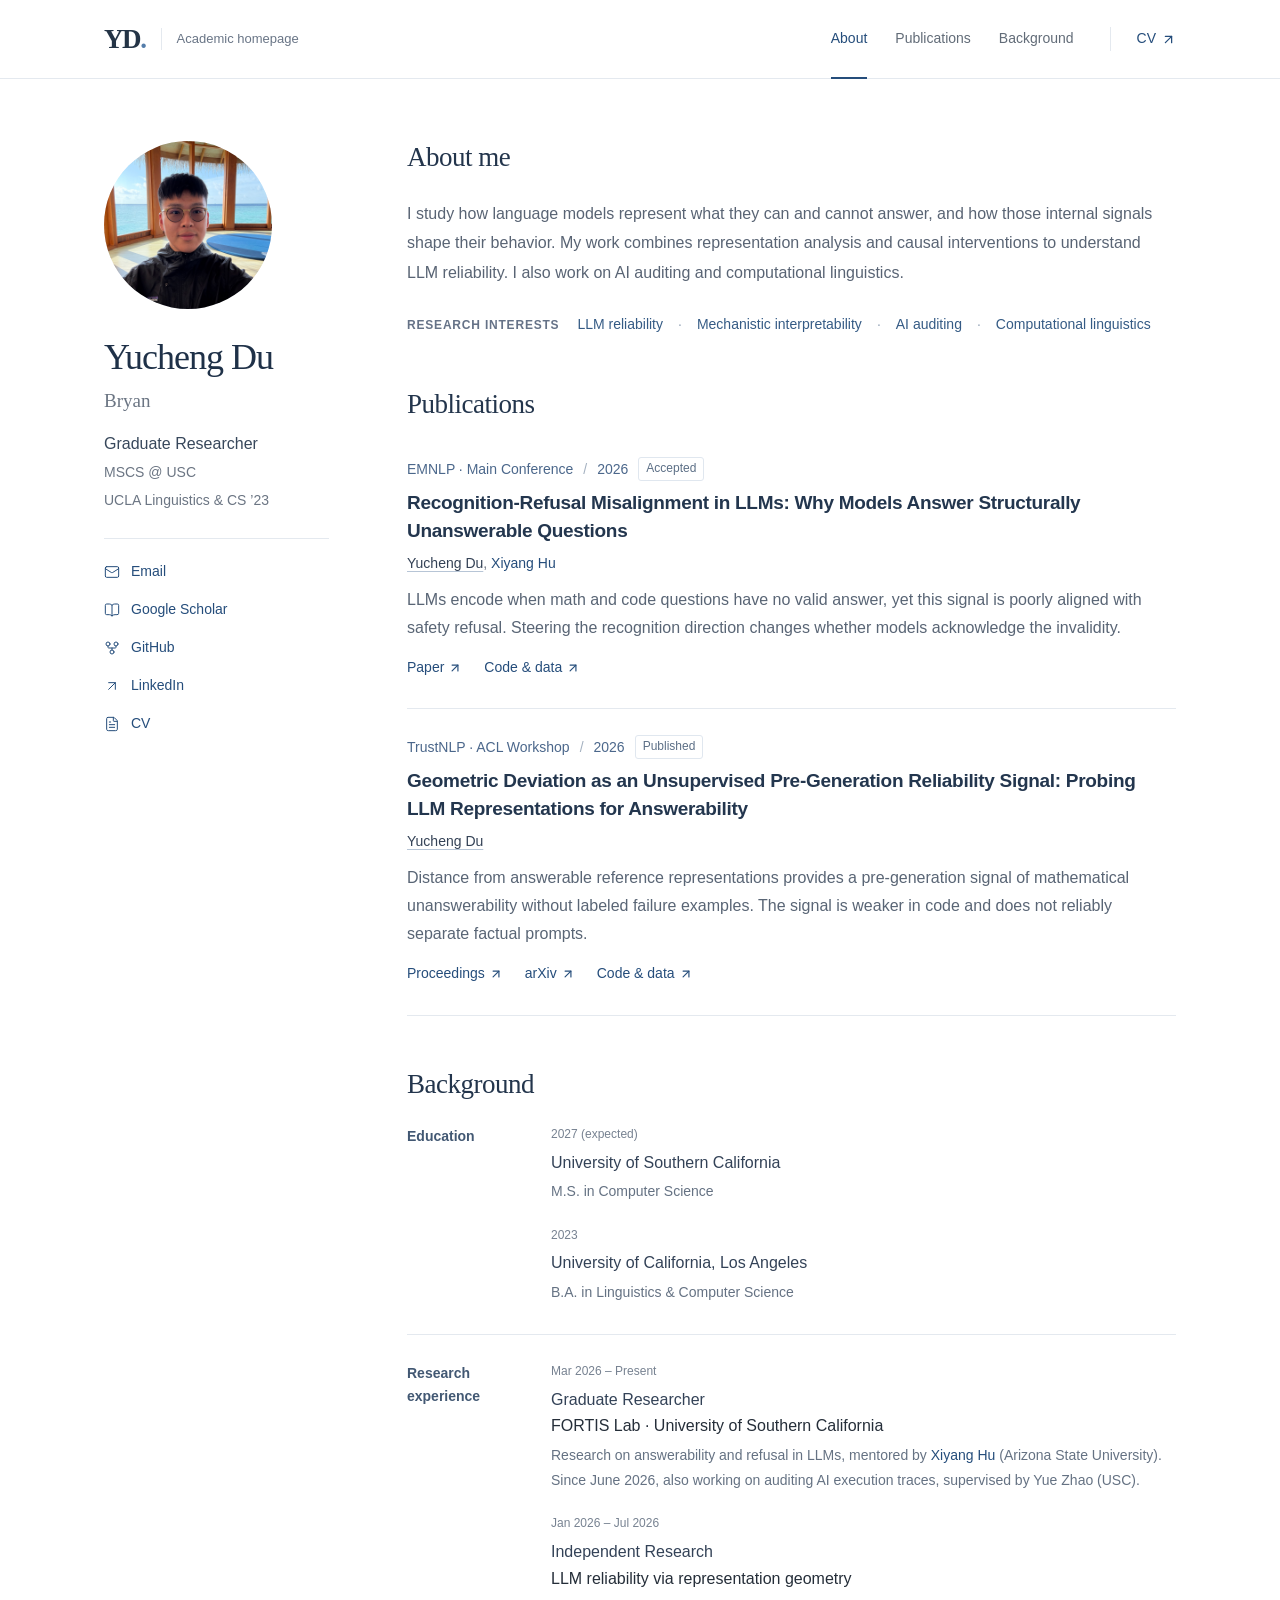
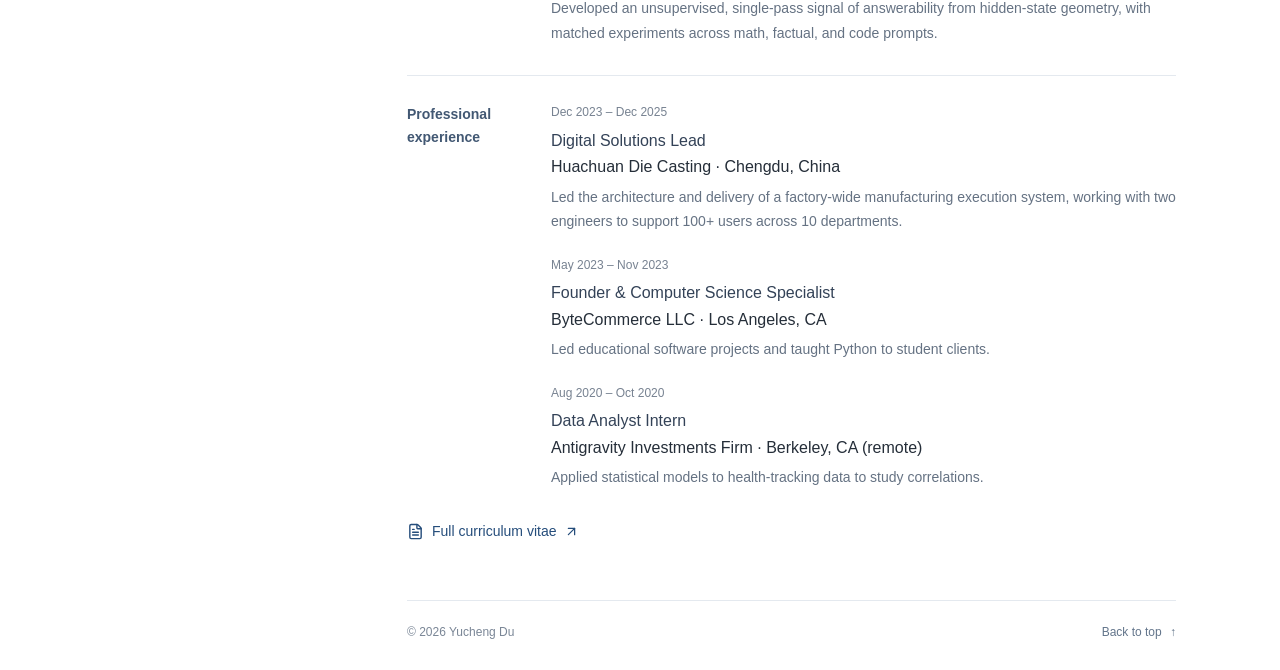
==== index.html @ 37e5b39f "Academic homepage" ====
<!DOCTYPE html><html lang="en"><head><meta charSet="utf-8"/><meta name="viewport" content="width=device-width, initial-scale=1"/><link rel="stylesheet" href="/_next/static/css/index.BdwhnE_f.css" data-rsc-css-href="/_next/static/css/index.BdwhnE_f.css" data-precedence="vite-rsc/importer-resources"/><link rel="modulepreload" fetchPriority="low" href="/_next/static/chunks/index-DQG5M_CK.js"/><script src="/_next/static/chunks/rolldown-runtime-C60lm6uB.js" type="module" async=""></script><script src="/_next/static/chunks/framework-D_rUT4EX.js" type="module" async=""></script><link rel="modulepreload" href="/_next/static/chunks/layout-segment-context-CO0ohu3T.js" crossorigin=""/><link rel="modulepreload" href="/_next/static/chunks/page-D0SWJle-.js" crossorigin=""/><title>Yucheng Du | LLM Reliability &amp; Interpretability</title><meta name="description" content="Yucheng Du is a Computer Science master’s student at USC. Research interests include LLM reliability, mechanistic interpretability, AI auditing, and computational linguistics."/><meta name="robots" content="index, follow"/><link rel="icon" href="/favicon.svg"/><link rel="canonical" href="https://yucheng-du.github.io"/><script>Object.assign(((self[Symbol.for("vinext.navigationRuntime")]??={bootstrap:{routeManifest:null},functions:{}}).bootstrap.rsc??={rsc:[]}),{params:{},nav:{"pathname":"/","searchParams":[]}})</script><link rel="modulepreload" href="/_next/static/chunks/index-DQG5M_CK.js" />
</head><body id="top"><a class="skip-link" href="#main-content">Skip to content</a><header class="site-header"><div class="header-inner"><a class="wordmark" href="#about" aria-label="Back to introduction"><span class="wordmark-symbol" aria-hidden="true">YD<span>.</span></span><span class="wordmark-caption">Academic homepage</span></a><nav class="main-nav" aria-label="Main navigation"><a href="#about" class="active" aria-current="location">About</a><a href="#publications">Publications</a><a href="#background">Background</a></nav><a class="cv-link" href="/files/Yucheng_Du_CV.pdf" target="_blank" rel="noreferrer">CV<svg xmlns="http://www.w3.org/2000/svg" width="15" height="15" viewBox="0 0 24 24" fill="none" stroke="currentColor" stroke-width="2" stroke-linecap="round" stroke-linejoin="round" class="lucide lucide-arrow-up-right" aria-hidden="true"><path d="M7 7h10v10"></path><path d="M7 17 17 7"></path></svg></a></div></header><div class="page-layout"><aside class="profile" aria-label="Personal information"><div class="profile-identity"><div class="portrait portrait-frame"><img src="/profile.jpg" alt="Yucheng Du" width="4032" height="3024"/></div><div class="identity-copy"><h1>Yucheng Du</h1><p class="preferred-name">Bryan</p><p class="profile-role">Graduate Researcher</p><p class="profile-education">MSCS @ USC</p><p class="profile-education">UCLA Linguistics &amp; CS ’23</p></div></div><div class="profile-links"><a href="mailto:yuchengdu.tech@gmail.com" rel="noreferrer"><svg xmlns="http://www.w3.org/2000/svg" width="16" height="16" viewBox="0 0 24 24" fill="none" stroke="currentColor" stroke-width="2" stroke-linecap="round" stroke-linejoin="round" class="lucide lucide-mail" aria-hidden="true"><path d="m22 7-8.991 5.727a2 2 0 0 1-2.009 0L2 7"></path><rect x="2" y="4" width="20" height="16" rx="2"></rect></svg>Email<svg xmlns="http://www.w3.org/2000/svg" width="14" height="14" viewBox="0 0 24 24" fill="none" stroke="currentColor" stroke-width="2" stroke-linecap="round" stroke-linejoin="round" class="lucide lucide-arrow-up-right profile-link-arrow" aria-hidden="true"><path d="M7 7h10v10"></path><path d="M7 17 17 7"></path></svg></a><a href="https://scholar.google.com/citations?user=Ji-9BRQAAAAJ&amp;hl=en" target="_blank" rel="noreferrer"><svg xmlns="http://www.w3.org/2000/svg" width="16" height="16" viewBox="0 0 24 24" fill="none" stroke="currentColor" stroke-width="2" stroke-linecap="round" stroke-linejoin="round" class="lucide lucide-book-open" aria-hidden="true"><path d="M12 5v16"></path><path d="M20.001 19A2 2 0 0022 17V5a2 2 0 00-1.999-2L16 3.002A5 5 0 0012 5a5 5 0 00-4-2H4a2 2 0 00-2 2v12a2 2 0 001.999 2H8a5 5 0 014 2 5 5 0 014-2z"></path></svg>Google Scholar<svg xmlns="http://www.w3.org/2000/svg" width="14" height="14" viewBox="0 0 24 24" fill="none" stroke="currentColor" stroke-width="2" stroke-linecap="round" stroke-linejoin="round" class="lucide lucide-arrow-up-right profile-link-arrow" aria-hidden="true"><path d="M7 7h10v10"></path><path d="M7 17 17 7"></path></svg></a><a href="https://github.com/yucheng-du" target="_blank" rel="noreferrer"><svg xmlns="http://www.w3.org/2000/svg" width="16" height="16" viewBox="0 0 24 24" fill="none" stroke="currentColor" stroke-width="2" stroke-linecap="round" stroke-linejoin="round" class="lucide lucide-git-fork" aria-hidden="true"><circle cx="12" cy="18" r="3"></circle><circle cx="6" cy="6" r="3"></circle><circle cx="18" cy="6" r="3"></circle><path d="M18 9v2c0 .6-.4 1-1 1H7c-.6 0-1-.4-1-1V9"></path><path d="M12 12v3"></path></svg>GitHub<svg xmlns="http://www.w3.org/2000/svg" width="14" height="14" viewBox="0 0 24 24" fill="none" stroke="currentColor" stroke-width="2" stroke-linecap="round" stroke-linejoin="round" class="lucide lucide-arrow-up-right profile-link-arrow" aria-hidden="true"><path d="M7 7h10v10"></path><path d="M7 17 17 7"></path></svg></a><a href="https://www.linkedin.com/in/bryandu001/" target="_blank" rel="noreferrer"><svg xmlns="http://www.w3.org/2000/svg" width="16" height="16" viewBox="0 0 24 24" fill="none" stroke="currentColor" stroke-width="2" stroke-linecap="round" stroke-linejoin="round" class="lucide lucide-arrow-up-right" aria-hidden="true"><path d="M7 7h10v10"></path><path d="M7 17 17 7"></path></svg>LinkedIn<svg xmlns="http://www.w3.org/2000/svg" width="14" height="14" viewBox="0 0 24 24" fill="none" stroke="currentColor" stroke-width="2" stroke-linecap="round" stroke-linejoin="round" class="lucide lucide-arrow-up-right profile-link-arrow" aria-hidden="true"><path d="M7 7h10v10"></path><path d="M7 17 17 7"></path></svg></a><a href="/files/Yucheng_Du_CV.pdf" target="_blank" rel="noreferrer"><svg xmlns="http://www.w3.org/2000/svg" width="16" height="16" viewBox="0 0 24 24" fill="none" stroke="currentColor" stroke-width="2" stroke-linecap="round" stroke-linejoin="round" class="lucide lucide-file-text" aria-hidden="true"><path d="M6 22a2 2 0 0 1-2-2V4a2 2 0 0 1 2-2h8a2.4 2.4 0 0 1 1.704.706l3.588 3.588A2.4 2.4 0 0 1 20 8v12a2 2 0 0 1-2 2z"></path><path d="M14 2v5a1 1 0 0 0 1 1h5"></path><path d="M10 9H8"></path><path d="M16 13H8"></path><path d="M16 17H8"></path></svg>CV<svg xmlns="http://www.w3.org/2000/svg" width="14" height="14" viewBox="0 0 24 24" fill="none" stroke="currentColor" stroke-width="2" stroke-linecap="round" stroke-linejoin="round" class="lucide lucide-arrow-up-right profile-link-arrow" aria-hidden="true"><path d="M7 7h10v10"></path><path d="M7 17 17 7"></path></svg></a></div></aside><main id="main-content" class="main-content"><section id="about" aria-labelledby="about-heading"><div class="section-heading"><h2 id="about-heading">About me</h2></div><p class="intro-detail">I study how language models represent what they can and cannot answer, and how those internal signals shape their behavior. My work combines representation analysis and causal interventions to understand LLM reliability. I also work on AI auditing and computational linguistics.</p><div class="interests"><span class="interests-label">Research interests</span><ul><li>LLM reliability</li><li>Mechanistic interpretability</li><li>AI auditing</li><li>Computational linguistics</li></ul></div></section><section id="publications" aria-labelledby="publications-heading"><div class="section-heading publication-heading"><h2 id="publications-heading">Publications</h2></div><div class="publication-list"><article class="paper"><div class="paper-body"><p class="paper-meta"><span>EMNLP · Main Conference</span><span class="metadata-divider">/</span><span>2026</span><span class="paper-status">Accepted</span></p><h3><a href="https://arxiv.org/abs/2608.29109" target="_blank" rel="noreferrer">Recognition-Refusal Misalignment in LLMs: Why Models Answer Structurally Unanswerable Questions</a></h3><p class="paper-authors"><span><strong>Yucheng Du</strong></span><span>, <a href="https://xiyanghu.github.io/" target="_blank" rel="noreferrer">Xiyang Hu</a></span></p><p class="paper-summary">LLMs encode when math and code questions have no valid answer, yet this signal is poorly aligned with safety refusal. Steering the recognition direction changes whether models acknowledge the invalidity.</p><div class="paper-resources"><a class="resource-link" href="https://arxiv.org/abs/2608.29109" target="_blank" rel="noreferrer">Paper<svg xmlns="http://www.w3.org/2000/svg" width="14" height="14" viewBox="0 0 24 24" fill="none" stroke="currentColor" stroke-width="2" stroke-linecap="round" stroke-linejoin="round" class="lucide lucide-arrow-up-right" aria-hidden="true"><path d="M7 7h10v10"></path><path d="M7 17 17 7"></path></svg></a><a class="resource-link" href="https://github.com/yucheng-du/recognition-refusal-misalignment" target="_blank" rel="noreferrer">Code &amp; data<svg xmlns="http://www.w3.org/2000/svg" width="14" height="14" viewBox="0 0 24 24" fill="none" stroke="currentColor" stroke-width="2" stroke-linecap="round" stroke-linejoin="round" class="lucide lucide-arrow-up-right" aria-hidden="true"><path d="M7 7h10v10"></path><path d="M7 17 17 7"></path></svg></a></div></div></article><article class="paper"><div class="paper-body"><p class="paper-meta"><span>TrustNLP · ACL Workshop</span><span class="metadata-divider">/</span><span>2026</span><span class="paper-status">Published</span></p><h3><a href="https://aclanthology.org/2026.trustnlp-main.22/" target="_blank" rel="noreferrer">Geometric Deviation as an Unsupervised Pre-Generation Reliability Signal: Probing LLM Representations for Answerability</a></h3><p class="paper-authors"><span><strong>Yucheng Du</strong></span></p><p class="paper-summary">Distance from answerable reference representations provides a pre-generation signal of mathematical unanswerability without labeled failure examples. The signal is weaker in code and does not reliably separate factual prompts.</p><div class="paper-resources"><a class="resource-link" href="https://aclanthology.org/2026.trustnlp-main.22/" target="_blank" rel="noreferrer">Proceedings<svg xmlns="http://www.w3.org/2000/svg" width="14" height="14" viewBox="0 0 24 24" fill="none" stroke="currentColor" stroke-width="2" stroke-linecap="round" stroke-linejoin="round" class="lucide lucide-arrow-up-right" aria-hidden="true"><path d="M7 7h10v10"></path><path d="M7 17 17 7"></path></svg></a><a class="resource-link" href="https://arxiv.org/abs/2605.03196" target="_blank" rel="noreferrer">arXiv<svg xmlns="http://www.w3.org/2000/svg" width="14" height="14" viewBox="0 0 24 24" fill="none" stroke="currentColor" stroke-width="2" stroke-linecap="round" stroke-linejoin="round" class="lucide lucide-arrow-up-right" aria-hidden="true"><path d="M7 7h10v10"></path><path d="M7 17 17 7"></path></svg></a><a class="resource-link" href="https://github.com/yucheng-du/geom-reliability" target="_blank" rel="noreferrer">Code &amp; data<svg xmlns="http://www.w3.org/2000/svg" width="14" height="14" viewBox="0 0 24 24" fill="none" stroke="currentColor" stroke-width="2" stroke-linecap="round" stroke-linejoin="round" class="lucide lucide-arrow-up-right" aria-hidden="true"><path d="M7 7h10v10"></path><path d="M7 17 17 7"></path></svg></a></div></div></article></div></section><section id="background" aria-labelledby="background-heading"><div class="section-heading"><h2 id="background-heading">Background</h2></div><div class="background-groups"><div class="background-group"><h3 class="minor-heading">Education</h3><div><div class="background-entry"><p class="entry-period">2027 (expected)</p><h4>University of Southern California</h4><p>M.S. in Computer Science</p></div><div class="background-entry"><p class="entry-period">2023</p><h4>University of California, Los Angeles</h4><p>B.A. in Linguistics &amp; Computer Science</p></div></div></div><div class="background-group"><h3 class="minor-heading">Research experience</h3><div><div class="background-entry"><p class="entry-period">Mar 2026 – Present</p><h4>Graduate Researcher</h4><p class="entry-institution">FORTIS Lab · University of Southern California</p><p class="entry-description"><span>Research on answerability and refusal in LLMs, mentored by </span><span><a href="https://xiyanghu.github.io/" target="_blank" rel="noreferrer">Xiyang Hu</a> (Arizona State University). Since June 2026, also working on auditing AI execution traces, supervised by Yue Zhao (USC).</span></p></div><div class="background-entry"><p class="entry-period">Jan 2026 – Jul 2026</p><h4>Independent Research</h4><p class="entry-institution">LLM reliability via representation geometry</p><p class="entry-description"><span>Developed an unsupervised, single-pass signal of answerability from hidden-state geometry, with matched experiments across math, factual, and code prompts.</span></p></div></div></div><div class="background-group"><h3 class="minor-heading">Professional experience</h3><div><div class="background-entry"><p class="entry-period">Dec 2023 – Dec 2025</p><h4>Digital Solutions Lead</h4><p class="entry-institution">Huachuan Die Casting · Chengdu, China</p><p class="entry-description">Led the architecture and delivery of a factory-wide manufacturing execution system, working with two engineers to support 100+ users across 10 departments.</p></div><div class="background-entry"><p class="entry-period">May 2023 – Nov 2023</p><h4>Founder &amp; Computer Science Specialist</h4><p class="entry-institution">ByteCommerce LLC · Los Angeles, CA</p><p class="entry-description">Led educational software projects and taught Python to student clients.</p></div><div class="background-entry"><p class="entry-period">Aug 2020 – Oct 2020</p><h4>Data Analyst Intern</h4><p class="entry-institution">Antigravity Investments Firm · Berkeley, CA (remote)</p><p class="entry-description">Applied statistical models to health-tracking data to study correlations.</p></div></div></div></div><a href="/files/Yucheng_Du_CV.pdf" class="full-cv-link" target="_blank" rel="noreferrer"><svg xmlns="http://www.w3.org/2000/svg" width="17" height="17" viewBox="0 0 24 24" fill="none" stroke="currentColor" stroke-width="2" stroke-linecap="round" stroke-linejoin="round" class="lucide lucide-file-text" aria-hidden="true"><path d="M6 22a2 2 0 0 1-2-2V4a2 2 0 0 1 2-2h8a2.4 2.4 0 0 1 1.704.706l3.588 3.588A2.4 2.4 0 0 1 20 8v12a2 2 0 0 1-2 2z"></path><path d="M14 2v5a1 1 0 0 0 1 1h5"></path><path d="M10 9H8"></path><path d="M16 13H8"></path><path d="M16 17H8"></path></svg>Full curriculum vitae<svg xmlns="http://www.w3.org/2000/svg" width="15" height="15" viewBox="0 0 24 24" fill="none" stroke="currentColor" stroke-width="2" stroke-linecap="round" stroke-linejoin="round" class="lucide lucide-arrow-up-right" aria-hidden="true"><path d="M7 7h10v10"></path><path d="M7 17 17 7"></path></svg></a></section><footer class="site-footer"><span>© <!-- -->2026<!-- --> <!-- -->Yucheng Du</span><a href="#top">Back to top <span aria-hidden="true">↑</span></a></footer></main></div><script type="module" src="/_next/static/chunks/index-DQG5M_CK.js" id="_R_" async=""></script><script>((self[Symbol.for("vinext.navigationRuntime")]??={bootstrap:{routeManifest:null},functions:{}}).bootstrap.rsc??={rsc:[]}).rsc.push("2:I[\"8c0f216c4604\",[],\"Children\",1]\n")</script><script>((self[Symbol.for("vinext.navigationRuntime")]??={bootstrap:{routeManifest:null},functions:{}}).bootstrap.rsc??={rsc:[]}).rsc.push("3:I[\"593f344dc510\",[],\"GlobalErrorBoundary\",1]\n")</script><script>((self[Symbol.for("vinext.navigationRuntime")]??={bootstrap:{routeManifest:null},functions:{}}).bootstrap.rsc??={rsc:[]}).rsc.push("4:I[\"0b874ad30386\",[],\"default\",1]\n")</script><script>((self[Symbol.for("vinext.navigationRuntime")]??={bootstrap:{routeManifest:null},functions:{}}).bootstrap.rsc??={rsc:[]}).rsc.push("5:I[\"593f344dc510\",[],\"ErrorBoundary\",1]\n")</script><script>((self[Symbol.for("vinext.navigationRuntime")]??={bootstrap:{routeManifest:null},functions:{}}).bootstrap.rsc??={rsc:[]}).rsc.push("6:I[\"15c18cfaeeff\",[],\"LayoutSegmentProvider\",1]\n")</script><script>((self[Symbol.for("vinext.navigationRuntime")]??={bootstrap:{routeManifest:null},functions:{}}).bootstrap.rsc??={rsc:[]}).rsc.push("7:I[\"8c0f216c4604\",[],\"Slot\",1]\n")</script><script>((self[Symbol.for("vinext.navigationRuntime")]??={bootstrap:{routeManifest:null},functions:{}}).bootstrap.rsc??={rsc:[]}).rsc.push("8:I[\"593f344dc510\",[],\"NotFoundBoundary\",1]\n")</script><script>((self[Symbol.for("vinext.navigationRuntime")]??={bootstrap:{routeManifest:null},functions:{}}).bootstrap.rsc??={rsc:[]}).rsc.push("9:I[\"9276801271d6\",[],\"AppRouterScrollTarget\",1]\n")</script><script>((self[Symbol.for("vinext.navigationRuntime")]??={bootstrap:{routeManifest:null},functions:{}}).bootstrap.rsc??={rsc:[]}).rsc.push("a:I[\"593f344dc510\",[],\"RedirectBoundary\",1]\n")</script><script>((self[Symbol.for("vinext.navigationRuntime")]??={bootstrap:{routeManifest:null},functions:{}}).bootstrap.rsc??={rsc:[]}).rsc.push(":HL[\"/_next/static/css/index.BdwhnE_f.css\",\"style\"     ]\n")</script><script>((self[Symbol.for("vinext.navigationRuntime")]??={bootstrap:{routeManifest:null},functions:{}}).bootstrap.rsc??={rsc:[]}).rsc.push("0:{\"page:/\":\"$L1\",\"layout:/\":[[[\"$\",\"link\",\"css:/_next/static/css/index.BdwhnE_f.css\",{\"rel\":\"stylesheet\",\"precedence\":\"vite-rsc/importer-resources\",\"href\":\"/_next/static/css/index.BdwhnE_f.css\",\"data-rsc-css-href\":\"/_next/static/css/index.BdwhnE_f.css\"}],\"$undefined\"],[\"$\",\"html\",null,{\"lang\":\"en\",\"children\":[\"$\",\"body\",null,{\"id\":\"top\",\"children\":[\"$\",\"$L2\",null,{}]}]}]],\"route:/\":[[[\"$\",\"meta\",null,{\"charSet\":\"utf-8\"}],[[\"$\",\"title\",\"0\",{\"children\":\"Yucheng Du | LLM Reliability \u0026 Interpretability\"}],[\"$\",\"meta\",\"1\",{\"name\":\"description\",\"content\":\"Yucheng Du is a Computer Science master’s student at USC. Research interests include LLM reliability, mechanistic interpretability, AI auditing, and computational linguistics.\"}],[\"$\",\"meta\",\"2\",{\"name\":\"robots\",\"content\":\"index, follow\"}],[\"$\",\"link\",\"3\",{\"data-vinext-streamed-icon\":\"$undefined\",\"rel\":\"icon\",\"href\":\"/favicon.svg\",\"type\":\"$undefined\",\"sizes\":\"$undefined\",\"color\":\"$undefined\",\"media\":\"$undefined\",\"fetchPriority\":\"$undefined\"}],[\"$\",\"link\",\"4\",{\"rel\":\"canonical\",\"href\":\"https://yucheng-du.github.io\"}]],[[\"$\",\"meta\",\"0\",{\"name\":\"viewport\",\"content\":\"width=device-width, initial-scale=1\"}]]],[\"$\",\"$L3\",null,{\"fallback\":\"$4\",\"children\":[\"$\",\"$L5\",null,{\"fallback\":\"$4\",\"children\":[\"$\",\"$L6\",null,{\"providerId\":\"layout:/\",\"segmentMap\":{\"children\":[]},\"children\":[\"$\",\"$L7\",null,{\"id\":\"layout:/\",\"parallelSlots\":\"$undefined\",\"children\":[\"$\",\"$L8\",null,{\"resetKey\":\"\",\"fallback\":[[\"$\",\"title\",null,{\"children\":\"404: This page could not be found.\"}],[\"$\",\"div\",null,{\"style\":{\"fontFamily\":\"system-ui,\\\"Segoe UI\\\",Roboto,Helvetica,Arial,sans-serif,\\\"Apple Color Emoji\\\",\\\"Segoe UI Emoji\\\"\",\"height\":\"100vh\",\"textAlign\":\"center\",\"display\":\"flex\",\"flexDirection\":\"column\",\"alignItems\":\"center\",\"justifyContent\":\"center\"},\"children\":[\"$\",\"div\",null,{\"children\":[[\"$\",\"style\",null,{\"dangerouslySetInnerHTML\":{\"__html\":\"body{color:#000;background:#fff;margin:0}.next-error-h1{border-right:1px solid rgba(0,0,0,.3)}@media (prefers-color-scheme:dark){body{color:#fff;background:#000}.next-error-h1{border-right:1px solid rgba(255,255,255,.3)}}\"}}],[\"$\",\"h1\",null,{\"className\":\"next-error-h1\",\"style\":{\"display\":\"inline-block\",\"margin\":\"0 20px 0 0\",\"padding\":\"0 23px 0 0\",\"fontSize\":24,\"fontWeight\":500,\"verticalAlign\":\"top\",\"lineHeight\":\"49px\"},\"children\":404}],[\"$\",\"div\",null,{\"style\":{\"display\":\"inline-block\"},\"children\":[\"$\",\"h2\",null,{\"style\":{\"fontSize\":14,\"fontWeight\":400,\"lineHeight\":\"49px\",\"margin\":0},\"children\":\"This page could not be found.\"}]}]]}]}]],\"children\":[\"$\",\"$L9\",null,{\"children\":[\"$\",\"$La\",null,{\"children\":[[\"$\",\"$L6\",null,{\"providerId\":\"page:/\",\"segmentMap\":{\"children\":[\"__PAGE__\"]},\"children\":[\"$\",\"$L7\",null,{\"id\":\"page:/\"}]}],null]}]}]}]}]}]}]}],null,null],\"__route\":\"route:/\",\"__interceptionContext\":null,\"__layoutIds\":[\"layout:/\"],\"__rootLayout\":\"/\",\"__bfcacheSegmentIdentities\":{\"layout:/\":\"[\\\"layout\\\",\\\"layout:/\\\",\\\"root-boundary:/\\\",\\\"\\\"]\",\"page:/\":\"[\\\"page\\\",\\\"page:/\\\",\\\"root-boundary:/\\\",\\\"\\\"]\"},\"__srcPage\":[\"page\"],\"__layoutFlags\":{\"layout:/\":\"s\"},\"__artifactCompatibility\":{\"schemaVersion\":1,\"graphVersion\":\"app-route-graph:1177fd80f83fa7b0\",\"deploymentVersion\":\"1ed22511-e107-482b-b1f8-287ba7e32cbd\",\"appElementsSchemaVersion\":1,\"rscPayloadSchemaVersion\":1,\"rootBoundaryId\":\"/\",\"renderEpoch\":null}}\n")</script><script>((self[Symbol.for("vinext.navigationRuntime")]??={bootstrap:{routeManifest:null},functions:{}}).bootstrap.rsc??={rsc:[]}).rsc.push("b:I[\"6efdf509a785\",[],\"default\",1]\n")</script><script>((self[Symbol.for("vinext.navigationRuntime")]??={bootstrap:{routeManifest:null},functions:{}}).bootstrap.rsc??={rsc:[]}).rsc.push("1:[\"$\",\"$Lb\",null,{\"params\":\"$@c\",\"searchParams\":\"$@d\"}]\n")</script><script>((self[Symbol.for("vinext.navigationRuntime")]??={bootstrap:{routeManifest:null},functions:{}}).bootstrap.rsc??={rsc:[]}).rsc.push("c:{}\n")</script><script>((self[Symbol.for("vinext.navigationRuntime")]??={bootstrap:{routeManifest:null},functions:{}}).bootstrap.rsc??={rsc:[]}).rsc.push("d:{}\n")</script><script>Object.assign(((self[Symbol.for("vinext.navigationRuntime")]??={bootstrap:{routeManifest:null},functions:{}}).bootstrap.rsc??={rsc:[]}),{"initialCacheKind":"dynamic"});((self[Symbol.for("vinext.navigationRuntime")]??={bootstrap:{routeManifest:null},functions:{}}).bootstrap.rsc??={rsc:[]}).done=true</script></body></html>
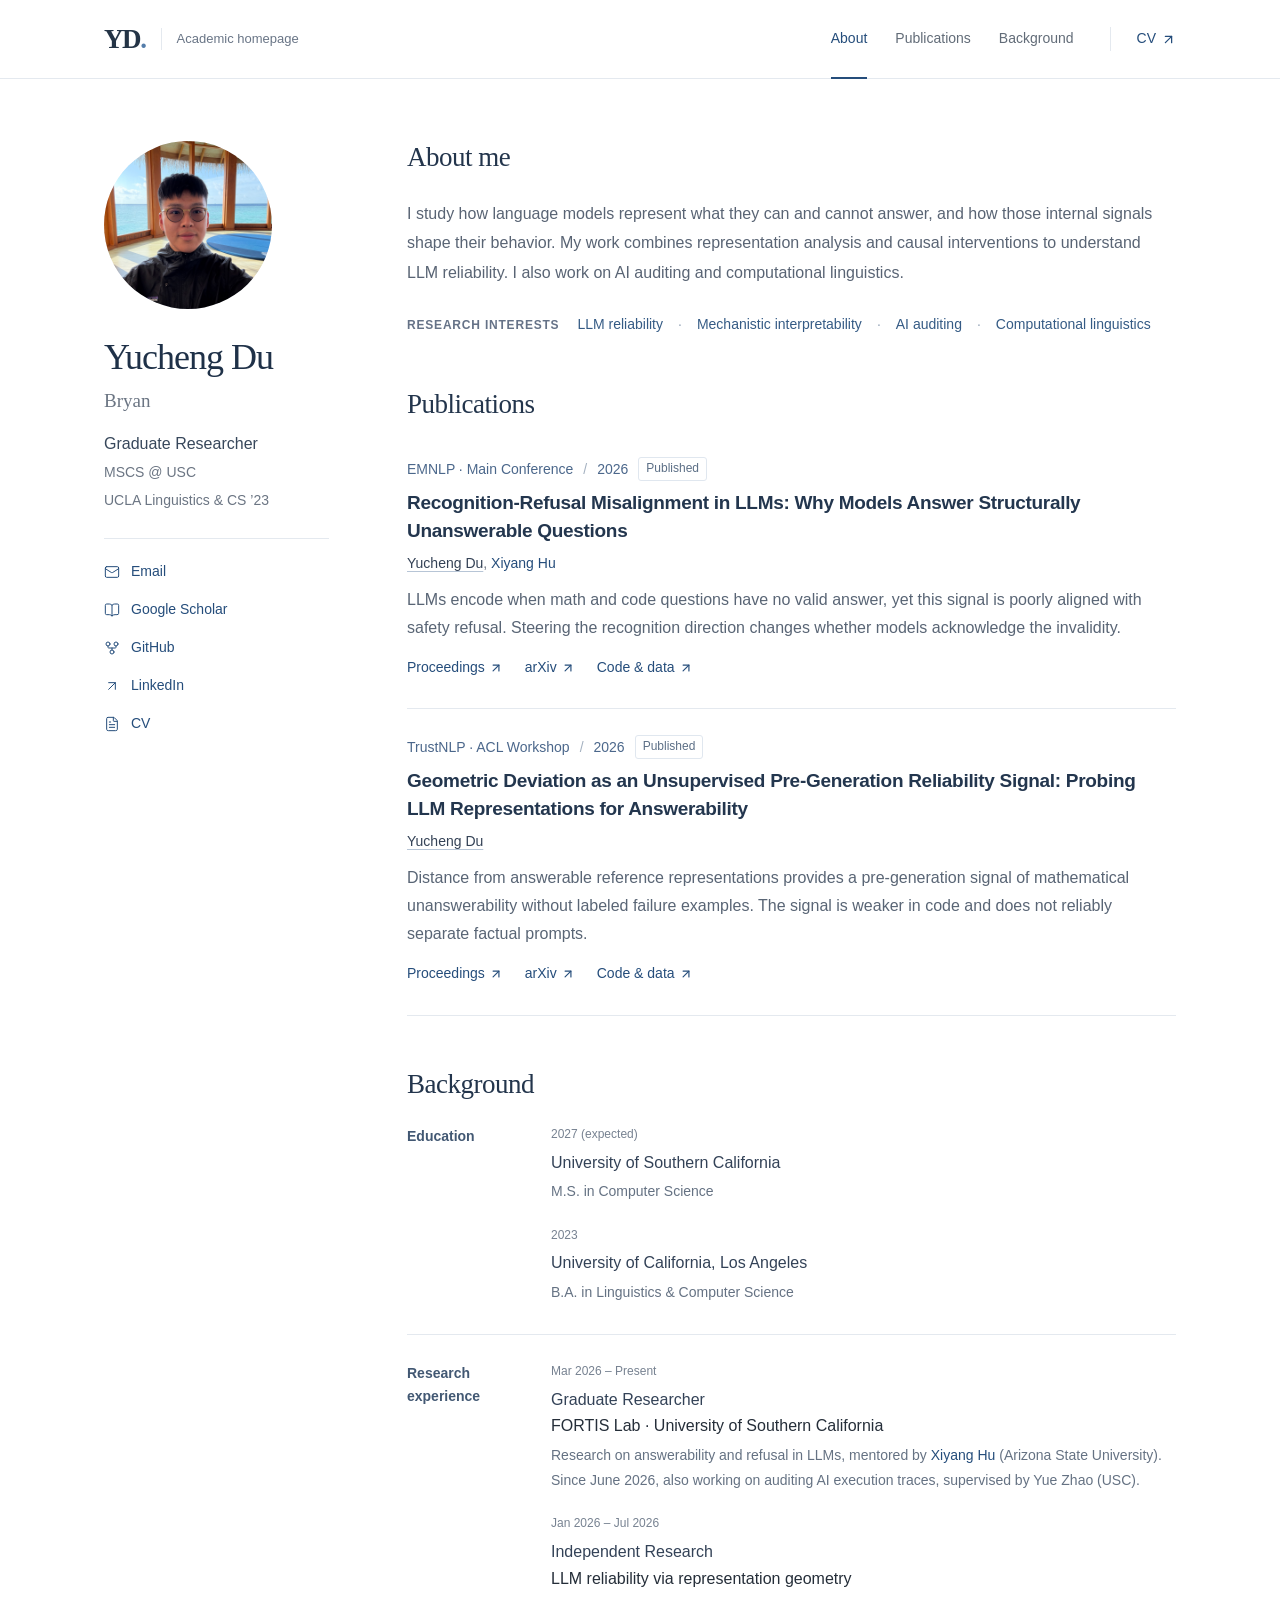
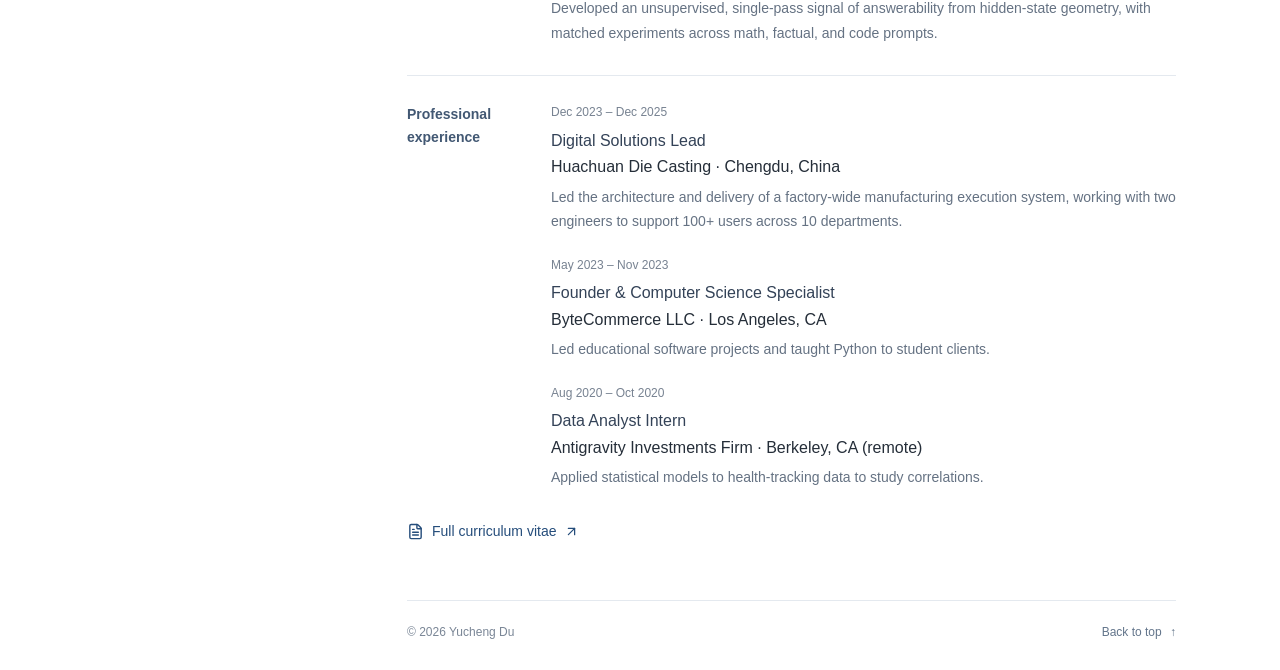
==== commit 88cad753: "Add EMNLP proceedings link and update CV" ====
--- a/index.html
+++ b/index.html
@@ -1,2 +1,2 @@
-<!DOCTYPE html><html lang="en"><head><meta charSet="utf-8"/><meta name="viewport" content="width=device-width, initial-scale=1"/><link rel="stylesheet" href="/_next/static/css/index.BdwhnE_f.css" data-rsc-css-href="/_next/static/css/index.BdwhnE_f.css" data-precedence="vite-rsc/importer-resources"/><link rel="modulepreload" fetchPriority="low" href="/_next/static/chunks/index-DQG5M_CK.js"/><script src="/_next/static/chunks/rolldown-runtime-C60lm6uB.js" type="module" async=""></script><script src="/_next/static/chunks/framework-D_rUT4EX.js" type="module" async=""></script><link rel="modulepreload" href="/_next/static/chunks/layout-segment-context-CO0ohu3T.js" crossorigin=""/><link rel="modulepreload" href="/_next/static/chunks/page-D0SWJle-.js" crossorigin=""/><title>Yucheng Du | LLM Reliability &amp; Interpretability</title><meta name="description" content="Yucheng Du is a Computer Science master’s student at USC. Research interests include LLM reliability, mechanistic interpretability, AI auditing, and computational linguistics."/><meta name="robots" content="index, follow"/><link rel="icon" href="/favicon.svg"/><link rel="canonical" href="https://yucheng-du.github.io"/><script>Object.assign(((self[Symbol.for("vinext.navigationRuntime")]??={bootstrap:{routeManifest:null},functions:{}}).bootstrap.rsc??={rsc:[]}),{params:{},nav:{"pathname":"/","searchParams":[]}})</script><link rel="modulepreload" href="/_next/static/chunks/index-DQG5M_CK.js" />
-</head><body id="top"><a class="skip-link" href="#main-content">Skip to content</a><header class="site-header"><div class="header-inner"><a class="wordmark" href="#about" aria-label="Back to introduction"><span class="wordmark-symbol" aria-hidden="true">YD<span>.</span></span><span class="wordmark-caption">Academic homepage</span></a><nav class="main-nav" aria-label="Main navigation"><a href="#about" class="active" aria-current="location">About</a><a href="#publications">Publications</a><a href="#background">Background</a></nav><a class="cv-link" href="/files/Yucheng_Du_CV.pdf" target="_blank" rel="noreferrer">CV<svg xmlns="http://www.w3.org/2000/svg" width="15" height="15" viewBox="0 0 24 24" fill="none" stroke="currentColor" stroke-width="2" stroke-linecap="round" stroke-linejoin="round" class="lucide lucide-arrow-up-right" aria-hidden="true"><path d="M7 7h10v10"></path><path d="M7 17 17 7"></path></svg></a></div></header><div class="page-layout"><aside class="profile" aria-label="Personal information"><div class="profile-identity"><div class="portrait portrait-frame"><img src="/profile.jpg" alt="Yucheng Du" width="4032" height="3024"/></div><div class="identity-copy"><h1>Yucheng Du</h1><p class="preferred-name">Bryan</p><p class="profile-role">Graduate Researcher</p><p class="profile-education">MSCS @ USC</p><p class="profile-education">UCLA Linguistics &amp; CS ’23</p></div></div><div class="profile-links"><a href="mailto:yuchengdu.tech@gmail.com" rel="noreferrer"><svg xmlns="http://www.w3.org/2000/svg" width="16" height="16" viewBox="0 0 24 24" fill="none" stroke="currentColor" stroke-width="2" stroke-linecap="round" stroke-linejoin="round" class="lucide lucide-mail" aria-hidden="true"><path d="m22 7-8.991 5.727a2 2 0 0 1-2.009 0L2 7"></path><rect x="2" y="4" width="20" height="16" rx="2"></rect></svg>Email<svg xmlns="http://www.w3.org/2000/svg" width="14" height="14" viewBox="0 0 24 24" fill="none" stroke="currentColor" stroke-width="2" stroke-linecap="round" stroke-linejoin="round" class="lucide lucide-arrow-up-right profile-link-arrow" aria-hidden="true"><path d="M7 7h10v10"></path><path d="M7 17 17 7"></path></svg></a><a href="https://scholar.google.com/citations?user=Ji-9BRQAAAAJ&amp;hl=en" target="_blank" rel="noreferrer"><svg xmlns="http://www.w3.org/2000/svg" width="16" height="16" viewBox="0 0 24 24" fill="none" stroke="currentColor" stroke-width="2" stroke-linecap="round" stroke-linejoin="round" class="lucide lucide-book-open" aria-hidden="true"><path d="M12 5v16"></path><path d="M20.001 19A2 2 0 0022 17V5a2 2 0 00-1.999-2L16 3.002A5 5 0 0012 5a5 5 0 00-4-2H4a2 2 0 00-2 2v12a2 2 0 001.999 2H8a5 5 0 014 2 5 5 0 014-2z"></path></svg>Google Scholar<svg xmlns="http://www.w3.org/2000/svg" width="14" height="14" viewBox="0 0 24 24" fill="none" stroke="currentColor" stroke-width="2" stroke-linecap="round" stroke-linejoin="round" class="lucide lucide-arrow-up-right profile-link-arrow" aria-hidden="true"><path d="M7 7h10v10"></path><path d="M7 17 17 7"></path></svg></a><a href="https://github.com/yucheng-du" target="_blank" rel="noreferrer"><svg xmlns="http://www.w3.org/2000/svg" width="16" height="16" viewBox="0 0 24 24" fill="none" stroke="currentColor" stroke-width="2" stroke-linecap="round" stroke-linejoin="round" class="lucide lucide-git-fork" aria-hidden="true"><circle cx="12" cy="18" r="3"></circle><circle cx="6" cy="6" r="3"></circle><circle cx="18" cy="6" r="3"></circle><path d="M18 9v2c0 .6-.4 1-1 1H7c-.6 0-1-.4-1-1V9"></path><path d="M12 12v3"></path></svg>GitHub<svg xmlns="http://www.w3.org/2000/svg" width="14" height="14" viewBox="0 0 24 24" fill="none" stroke="currentColor" stroke-width="2" stroke-linecap="round" stroke-linejoin="round" class="lucide lucide-arrow-up-right profile-link-arrow" aria-hidden="true"><path d="M7 7h10v10"></path><path d="M7 17 17 7"></path></svg></a><a href="https://www.linkedin.com/in/bryandu001/" target="_blank" rel="noreferrer"><svg xmlns="http://www.w3.org/2000/svg" width="16" height="16" viewBox="0 0 24 24" fill="none" stroke="currentColor" stroke-width="2" stroke-linecap="round" stroke-linejoin="round" class="lucide lucide-arrow-up-right" aria-hidden="true"><path d="M7 7h10v10"></path><path d="M7 17 17 7"></path></svg>LinkedIn<svg xmlns="http://www.w3.org/2000/svg" width="14" height="14" viewBox="0 0 24 24" fill="none" stroke="currentColor" stroke-width="2" stroke-linecap="round" stroke-linejoin="round" class="lucide lucide-arrow-up-right profile-link-arrow" aria-hidden="true"><path d="M7 7h10v10"></path><path d="M7 17 17 7"></path></svg></a><a href="/files/Yucheng_Du_CV.pdf" target="_blank" rel="noreferrer"><svg xmlns="http://www.w3.org/2000/svg" width="16" height="16" viewBox="0 0 24 24" fill="none" stroke="currentColor" stroke-width="2" stroke-linecap="round" stroke-linejoin="round" class="lucide lucide-file-text" aria-hidden="true"><path d="M6 22a2 2 0 0 1-2-2V4a2 2 0 0 1 2-2h8a2.4 2.4 0 0 1 1.704.706l3.588 3.588A2.4 2.4 0 0 1 20 8v12a2 2 0 0 1-2 2z"></path><path d="M14 2v5a1 1 0 0 0 1 1h5"></path><path d="M10 9H8"></path><path d="M16 13H8"></path><path d="M16 17H8"></path></svg>CV<svg xmlns="http://www.w3.org/2000/svg" width="14" height="14" viewBox="0 0 24 24" fill="none" stroke="currentColor" stroke-width="2" stroke-linecap="round" stroke-linejoin="round" class="lucide lucide-arrow-up-right profile-link-arrow" aria-hidden="true"><path d="M7 7h10v10"></path><path d="M7 17 17 7"></path></svg></a></div></aside><main id="main-content" class="main-content"><section id="about" aria-labelledby="about-heading"><div class="section-heading"><h2 id="about-heading">About me</h2></div><p class="intro-detail">I study how language models represent what they can and cannot answer, and how those internal signals shape their behavior. My work combines representation analysis and causal interventions to understand LLM reliability. I also work on AI auditing and computational linguistics.</p><div class="interests"><span class="interests-label">Research interests</span><ul><li>LLM reliability</li><li>Mechanistic interpretability</li><li>AI auditing</li><li>Computational linguistics</li></ul></div></section><section id="publications" aria-labelledby="publications-heading"><div class="section-heading publication-heading"><h2 id="publications-heading">Publications</h2></div><div class="publication-list"><article class="paper"><div class="paper-body"><p class="paper-meta"><span>EMNLP · Main Conference</span><span class="metadata-divider">/</span><span>2026</span><span class="paper-status">Accepted</span></p><h3><a href="https://arxiv.org/abs/2608.29109" target="_blank" rel="noreferrer">Recognition-Refusal Misalignment in LLMs: Why Models Answer Structurally Unanswerable Questions</a></h3><p class="paper-authors"><span><strong>Yucheng Du</strong></span><span>, <a href="https://xiyanghu.github.io/" target="_blank" rel="noreferrer">Xiyang Hu</a></span></p><p class="paper-summary">LLMs encode when math and code questions have no valid answer, yet this signal is poorly aligned with safety refusal. Steering the recognition direction changes whether models acknowledge the invalidity.</p><div class="paper-resources"><a class="resource-link" href="https://arxiv.org/abs/2608.29109" target="_blank" rel="noreferrer">Paper<svg xmlns="http://www.w3.org/2000/svg" width="14" height="14" viewBox="0 0 24 24" fill="none" stroke="currentColor" stroke-width="2" stroke-linecap="round" stroke-linejoin="round" class="lucide lucide-arrow-up-right" aria-hidden="true"><path d="M7 7h10v10"></path><path d="M7 17 17 7"></path></svg></a><a class="resource-link" href="https://github.com/yucheng-du/recognition-refusal-misalignment" target="_blank" rel="noreferrer">Code &amp; data<svg xmlns="http://www.w3.org/2000/svg" width="14" height="14" viewBox="0 0 24 24" fill="none" stroke="currentColor" stroke-width="2" stroke-linecap="round" stroke-linejoin="round" class="lucide lucide-arrow-up-right" aria-hidden="true"><path d="M7 7h10v10"></path><path d="M7 17 17 7"></path></svg></a></div></div></article><article class="paper"><div class="paper-body"><p class="paper-meta"><span>TrustNLP · ACL Workshop</span><span class="metadata-divider">/</span><span>2026</span><span class="paper-status">Published</span></p><h3><a href="https://aclanthology.org/2026.trustnlp-main.22/" target="_blank" rel="noreferrer">Geometric Deviation as an Unsupervised Pre-Generation Reliability Signal: Probing LLM Representations for Answerability</a></h3><p class="paper-authors"><span><strong>Yucheng Du</strong></span></p><p class="paper-summary">Distance from answerable reference representations provides a pre-generation signal of mathematical unanswerability without labeled failure examples. The signal is weaker in code and does not reliably separate factual prompts.</p><div class="paper-resources"><a class="resource-link" href="https://aclanthology.org/2026.trustnlp-main.22/" target="_blank" rel="noreferrer">Proceedings<svg xmlns="http://www.w3.org/2000/svg" width="14" height="14" viewBox="0 0 24 24" fill="none" stroke="currentColor" stroke-width="2" stroke-linecap="round" stroke-linejoin="round" class="lucide lucide-arrow-up-right" aria-hidden="true"><path d="M7 7h10v10"></path><path d="M7 17 17 7"></path></svg></a><a class="resource-link" href="https://arxiv.org/abs/2605.03196" target="_blank" rel="noreferrer">arXiv<svg xmlns="http://www.w3.org/2000/svg" width="14" height="14" viewBox="0 0 24 24" fill="none" stroke="currentColor" stroke-width="2" stroke-linecap="round" stroke-linejoin="round" class="lucide lucide-arrow-up-right" aria-hidden="true"><path d="M7 7h10v10"></path><path d="M7 17 17 7"></path></svg></a><a class="resource-link" href="https://github.com/yucheng-du/geom-reliability" target="_blank" rel="noreferrer">Code &amp; data<svg xmlns="http://www.w3.org/2000/svg" width="14" height="14" viewBox="0 0 24 24" fill="none" stroke="currentColor" stroke-width="2" stroke-linecap="round" stroke-linejoin="round" class="lucide lucide-arrow-up-right" aria-hidden="true"><path d="M7 7h10v10"></path><path d="M7 17 17 7"></path></svg></a></div></div></article></div></section><section id="background" aria-labelledby="background-heading"><div class="section-heading"><h2 id="background-heading">Background</h2></div><div class="background-groups"><div class="background-group"><h3 class="minor-heading">Education</h3><div><div class="background-entry"><p class="entry-period">2027 (expected)</p><h4>University of Southern California</h4><p>M.S. in Computer Science</p></div><div class="background-entry"><p class="entry-period">2023</p><h4>University of California, Los Angeles</h4><p>B.A. in Linguistics &amp; Computer Science</p></div></div></div><div class="background-group"><h3 class="minor-heading">Research experience</h3><div><div class="background-entry"><p class="entry-period">Mar 2026 – Present</p><h4>Graduate Researcher</h4><p class="entry-institution">FORTIS Lab · University of Southern California</p><p class="entry-description"><span>Research on answerability and refusal in LLMs, mentored by </span><span><a href="https://xiyanghu.github.io/" target="_blank" rel="noreferrer">Xiyang Hu</a> (Arizona State University). Since June 2026, also working on auditing AI execution traces, supervised by Yue Zhao (USC).</span></p></div><div class="background-entry"><p class="entry-period">Jan 2026 – Jul 2026</p><h4>Independent Research</h4><p class="entry-institution">LLM reliability via representation geometry</p><p class="entry-description"><span>Developed an unsupervised, single-pass signal of answerability from hidden-state geometry, with matched experiments across math, factual, and code prompts.</span></p></div></div></div><div class="background-group"><h3 class="minor-heading">Professional experience</h3><div><div class="background-entry"><p class="entry-period">Dec 2023 – Dec 2025</p><h4>Digital Solutions Lead</h4><p class="entry-institution">Huachuan Die Casting · Chengdu, China</p><p class="entry-description">Led the architecture and delivery of a factory-wide manufacturing execution system, working with two engineers to support 100+ users across 10 departments.</p></div><div class="background-entry"><p class="entry-period">May 2023 – Nov 2023</p><h4>Founder &amp; Computer Science Specialist</h4><p class="entry-institution">ByteCommerce LLC · Los Angeles, CA</p><p class="entry-description">Led educational software projects and taught Python to student clients.</p></div><div class="background-entry"><p class="entry-period">Aug 2020 – Oct 2020</p><h4>Data Analyst Intern</h4><p class="entry-institution">Antigravity Investments Firm · Berkeley, CA (remote)</p><p class="entry-description">Applied statistical models to health-tracking data to study correlations.</p></div></div></div></div><a href="/files/Yucheng_Du_CV.pdf" class="full-cv-link" target="_blank" rel="noreferrer"><svg xmlns="http://www.w3.org/2000/svg" width="17" height="17" viewBox="0 0 24 24" fill="none" stroke="currentColor" stroke-width="2" stroke-linecap="round" stroke-linejoin="round" class="lucide lucide-file-text" aria-hidden="true"><path d="M6 22a2 2 0 0 1-2-2V4a2 2 0 0 1 2-2h8a2.4 2.4 0 0 1 1.704.706l3.588 3.588A2.4 2.4 0 0 1 20 8v12a2 2 0 0 1-2 2z"></path><path d="M14 2v5a1 1 0 0 0 1 1h5"></path><path d="M10 9H8"></path><path d="M16 13H8"></path><path d="M16 17H8"></path></svg>Full curriculum vitae<svg xmlns="http://www.w3.org/2000/svg" width="15" height="15" viewBox="0 0 24 24" fill="none" stroke="currentColor" stroke-width="2" stroke-linecap="round" stroke-linejoin="round" class="lucide lucide-arrow-up-right" aria-hidden="true"><path d="M7 7h10v10"></path><path d="M7 17 17 7"></path></svg></a></section><footer class="site-footer"><span>© <!-- -->2026<!-- --> <!-- -->Yucheng Du</span><a href="#top">Back to top <span aria-hidden="true">↑</span></a></footer></main></div><script type="module" src="/_next/static/chunks/index-DQG5M_CK.js" id="_R_" async=""></script><script>((self[Symbol.for("vinext.navigationRuntime")]??={bootstrap:{routeManifest:null},functions:{}}).bootstrap.rsc??={rsc:[]}).rsc.push("2:I[\"8c0f216c4604\",[],\"Children\",1]\n")</script><script>((self[Symbol.for("vinext.navigationRuntime")]??={bootstrap:{routeManifest:null},functions:{}}).bootstrap.rsc??={rsc:[]}).rsc.push("3:I[\"593f344dc510\",[],\"GlobalErrorBoundary\",1]\n")</script><script>((self[Symbol.for("vinext.navigationRuntime")]??={bootstrap:{routeManifest:null},functions:{}}).bootstrap.rsc??={rsc:[]}).rsc.push("4:I[\"0b874ad30386\",[],\"default\",1]\n")</script><script>((self[Symbol.for("vinext.navigationRuntime")]??={bootstrap:{routeManifest:null},functions:{}}).bootstrap.rsc??={rsc:[]}).rsc.push("5:I[\"593f344dc510\",[],\"ErrorBoundary\",1]\n")</script><script>((self[Symbol.for("vinext.navigationRuntime")]??={bootstrap:{routeManifest:null},functions:{}}).bootstrap.rsc??={rsc:[]}).rsc.push("6:I[\"15c18cfaeeff\",[],\"LayoutSegmentProvider\",1]\n")</script><script>((self[Symbol.for("vinext.navigationRuntime")]??={bootstrap:{routeManifest:null},functions:{}}).bootstrap.rsc??={rsc:[]}).rsc.push("7:I[\"8c0f216c4604\",[],\"Slot\",1]\n")</script><script>((self[Symbol.for("vinext.navigationRuntime")]??={bootstrap:{routeManifest:null},functions:{}}).bootstrap.rsc??={rsc:[]}).rsc.push("8:I[\"593f344dc510\",[],\"NotFoundBoundary\",1]\n")</script><script>((self[Symbol.for("vinext.navigationRuntime")]??={bootstrap:{routeManifest:null},functions:{}}).bootstrap.rsc??={rsc:[]}).rsc.push("9:I[\"9276801271d6\",[],\"AppRouterScrollTarget\",1]\n")</script><script>((self[Symbol.for("vinext.navigationRuntime")]??={bootstrap:{routeManifest:null},functions:{}}).bootstrap.rsc??={rsc:[]}).rsc.push("a:I[\"593f344dc510\",[],\"RedirectBoundary\",1]\n")</script><script>((self[Symbol.for("vinext.navigationRuntime")]??={bootstrap:{routeManifest:null},functions:{}}).bootstrap.rsc??={rsc:[]}).rsc.push(":HL[\"/_next/static/css/index.BdwhnE_f.css\",\"style\"     ]\n")</script><script>((self[Symbol.for("vinext.navigationRuntime")]??={bootstrap:{routeManifest:null},functions:{}}).bootstrap.rsc??={rsc:[]}).rsc.push("0:{\"page:/\":\"$L1\",\"layout:/\":[[[\"$\",\"link\",\"css:/_next/static/css/index.BdwhnE_f.css\",{\"rel\":\"stylesheet\",\"precedence\":\"vite-rsc/importer-resources\",\"href\":\"/_next/static/css/index.BdwhnE_f.css\",\"data-rsc-css-href\":\"/_next/static/css/index.BdwhnE_f.css\"}],\"$undefined\"],[\"$\",\"html\",null,{\"lang\":\"en\",\"children\":[\"$\",\"body\",null,{\"id\":\"top\",\"children\":[\"$\",\"$L2\",null,{}]}]}]],\"route:/\":[[[\"$\",\"meta\",null,{\"charSet\":\"utf-8\"}],[[\"$\",\"title\",\"0\",{\"children\":\"Yucheng Du | LLM Reliability \u0026 Interpretability\"}],[\"$\",\"meta\",\"1\",{\"name\":\"description\",\"content\":\"Yucheng Du is a Computer Science master’s student at USC. Research interests include LLM reliability, mechanistic interpretability, AI auditing, and computational linguistics.\"}],[\"$\",\"meta\",\"2\",{\"name\":\"robots\",\"content\":\"index, follow\"}],[\"$\",\"link\",\"3\",{\"data-vinext-streamed-icon\":\"$undefined\",\"rel\":\"icon\",\"href\":\"/favicon.svg\",\"type\":\"$undefined\",\"sizes\":\"$undefined\",\"color\":\"$undefined\",\"media\":\"$undefined\",\"fetchPriority\":\"$undefined\"}],[\"$\",\"link\",\"4\",{\"rel\":\"canonical\",\"href\":\"https://yucheng-du.github.io\"}]],[[\"$\",\"meta\",\"0\",{\"name\":\"viewport\",\"content\":\"width=device-width, initial-scale=1\"}]]],[\"$\",\"$L3\",null,{\"fallback\":\"$4\",\"children\":[\"$\",\"$L5\",null,{\"fallback\":\"$4\",\"children\":[\"$\",\"$L6\",null,{\"providerId\":\"layout:/\",\"segmentMap\":{\"children\":[]},\"children\":[\"$\",\"$L7\",null,{\"id\":\"layout:/\",\"parallelSlots\":\"$undefined\",\"children\":[\"$\",\"$L8\",null,{\"resetKey\":\"\",\"fallback\":[[\"$\",\"title\",null,{\"children\":\"404: This page could not be found.\"}],[\"$\",\"div\",null,{\"style\":{\"fontFamily\":\"system-ui,\\\"Segoe UI\\\",Roboto,Helvetica,Arial,sans-serif,\\\"Apple Color Emoji\\\",\\\"Segoe UI Emoji\\\"\",\"height\":\"100vh\",\"textAlign\":\"center\",\"display\":\"flex\",\"flexDirection\":\"column\",\"alignItems\":\"center\",\"justifyContent\":\"center\"},\"children\":[\"$\",\"div\",null,{\"children\":[[\"$\",\"style\",null,{\"dangerouslySetInnerHTML\":{\"__html\":\"body{color:#000;background:#fff;margin:0}.next-error-h1{border-right:1px solid rgba(0,0,0,.3)}@media (prefers-color-scheme:dark){body{color:#fff;background:#000}.next-error-h1{border-right:1px solid rgba(255,255,255,.3)}}\"}}],[\"$\",\"h1\",null,{\"className\":\"next-error-h1\",\"style\":{\"display\":\"inline-block\",\"margin\":\"0 20px 0 0\",\"padding\":\"0 23px 0 0\",\"fontSize\":24,\"fontWeight\":500,\"verticalAlign\":\"top\",\"lineHeight\":\"49px\"},\"children\":404}],[\"$\",\"div\",null,{\"style\":{\"display\":\"inline-block\"},\"children\":[\"$\",\"h2\",null,{\"style\":{\"fontSize\":14,\"fontWeight\":400,\"lineHeight\":\"49px\",\"margin\":0},\"children\":\"This page could not be found.\"}]}]]}]}]],\"children\":[\"$\",\"$L9\",null,{\"children\":[\"$\",\"$La\",null,{\"children\":[[\"$\",\"$L6\",null,{\"providerId\":\"page:/\",\"segmentMap\":{\"children\":[\"__PAGE__\"]},\"children\":[\"$\",\"$L7\",null,{\"id\":\"page:/\"}]}],null]}]}]}]}]}]}]}],null,null],\"__route\":\"route:/\",\"__interceptionContext\":null,\"__layoutIds\":[\"layout:/\"],\"__rootLayout\":\"/\",\"__bfcacheSegmentIdentities\":{\"layout:/\":\"[\\\"layout\\\",\\\"layout:/\\\",\\\"root-boundary:/\\\",\\\"\\\"]\",\"page:/\":\"[\\\"page\\\",\\\"page:/\\\",\\\"root-boundary:/\\\",\\\"\\\"]\"},\"__srcPage\":[\"page\"],\"__layoutFlags\":{\"layout:/\":\"s\"},\"__artifactCompatibility\":{\"schemaVersion\":1,\"graphVersion\":\"app-route-graph:1177fd80f83fa7b0\",\"deploymentVersion\":\"1ed22511-e107-482b-b1f8-287ba7e32cbd\",\"appElementsSchemaVersion\":1,\"rscPayloadSchemaVersion\":1,\"rootBoundaryId\":\"/\",\"renderEpoch\":null}}\n")</script><script>((self[Symbol.for("vinext.navigationRuntime")]??={bootstrap:{routeManifest:null},functions:{}}).bootstrap.rsc??={rsc:[]}).rsc.push("b:I[\"6efdf509a785\",[],\"default\",1]\n")</script><script>((self[Symbol.for("vinext.navigationRuntime")]??={bootstrap:{routeManifest:null},functions:{}}).bootstrap.rsc??={rsc:[]}).rsc.push("1:[\"$\",\"$Lb\",null,{\"params\":\"$@c\",\"searchParams\":\"$@d\"}]\n")</script><script>((self[Symbol.for("vinext.navigationRuntime")]??={bootstrap:{routeManifest:null},functions:{}}).bootstrap.rsc??={rsc:[]}).rsc.push("c:{}\n")</script><script>((self[Symbol.for("vinext.navigationRuntime")]??={bootstrap:{routeManifest:null},functions:{}}).bootstrap.rsc??={rsc:[]}).rsc.push("d:{}\n")</script><script>Object.assign(((self[Symbol.for("vinext.navigationRuntime")]??={bootstrap:{routeManifest:null},functions:{}}).bootstrap.rsc??={rsc:[]}),{"initialCacheKind":"dynamic"});((self[Symbol.for("vinext.navigationRuntime")]??={bootstrap:{routeManifest:null},functions:{}}).bootstrap.rsc??={rsc:[]}).done=true</script></body></html>+<!DOCTYPE html><html lang="en"><head><meta charSet="utf-8"/><meta name="viewport" content="width=device-width, initial-scale=1"/><link rel="stylesheet" href="/_next/static/css/index.BdwhnE_f.css" data-rsc-css-href="/_next/static/css/index.BdwhnE_f.css" data-precedence="vite-rsc/importer-resources"/><link rel="modulepreload" fetchPriority="low" href="/_next/static/chunks/index-BWIlQ21E.js"/><script src="/_next/static/chunks/rolldown-runtime-C60lm6uB.js" type="module" async=""></script><script src="/_next/static/chunks/framework-D_rUT4EX.js" type="module" async=""></script><link rel="modulepreload" href="/_next/static/chunks/layout-segment-context-CInvuPXb.js" crossorigin=""/><link rel="modulepreload" href="/_next/static/chunks/page-CrsRb0sg.js" crossorigin=""/><title>Yucheng Du | LLM Reliability &amp; Interpretability</title><meta name="description" content="Yucheng Du is a Computer Science master’s student at USC. Research interests include LLM reliability, mechanistic interpretability, AI auditing, and computational linguistics."/><meta name="robots" content="index, follow"/><link rel="icon" href="/favicon.svg"/><link rel="canonical" href="https://yucheng-du.github.io"/><script>Object.assign(((self[Symbol.for("vinext.navigationRuntime")]??={bootstrap:{routeManifest:null},functions:{}}).bootstrap.rsc??={rsc:[]}),{params:{},nav:{"pathname":"/","searchParams":[]}})</script><link rel="modulepreload" href="/_next/static/chunks/index-BWIlQ21E.js" />
+</head><body id="top"><a class="skip-link" href="#main-content">Skip to content</a><header class="site-header"><div class="header-inner"><a class="wordmark" href="#about" aria-label="Back to introduction"><span class="wordmark-symbol" aria-hidden="true">YD<span>.</span></span><span class="wordmark-caption">Academic homepage</span></a><nav class="main-nav" aria-label="Main navigation"><a href="#about" class="active" aria-current="location">About</a><a href="#publications">Publications</a><a href="#background">Background</a></nav><a class="cv-link" href="/files/Yucheng_Du_CV.pdf" target="_blank" rel="noreferrer">CV<svg xmlns="http://www.w3.org/2000/svg" width="15" height="15" viewBox="0 0 24 24" fill="none" stroke="currentColor" stroke-width="2" stroke-linecap="round" stroke-linejoin="round" class="lucide lucide-arrow-up-right" aria-hidden="true"><path d="M7 7h10v10"></path><path d="M7 17 17 7"></path></svg></a></div></header><div class="page-layout"><aside class="profile" aria-label="Personal information"><div class="profile-identity"><div class="portrait portrait-frame"><img src="/profile.jpg" alt="Yucheng Du" width="4032" height="3024"/></div><div class="identity-copy"><h1>Yucheng Du</h1><p class="preferred-name">Bryan</p><p class="profile-role">Graduate Researcher</p><p class="profile-education">MSCS @ USC</p><p class="profile-education">UCLA Linguistics &amp; CS ’23</p></div></div><div class="profile-links"><a href="mailto:yuchengdu.tech@gmail.com" rel="noreferrer"><svg xmlns="http://www.w3.org/2000/svg" width="16" height="16" viewBox="0 0 24 24" fill="none" stroke="currentColor" stroke-width="2" stroke-linecap="round" stroke-linejoin="round" class="lucide lucide-mail" aria-hidden="true"><path d="m22 7-8.991 5.727a2 2 0 0 1-2.009 0L2 7"></path><rect x="2" y="4" width="20" height="16" rx="2"></rect></svg>Email<svg xmlns="http://www.w3.org/2000/svg" width="14" height="14" viewBox="0 0 24 24" fill="none" stroke="currentColor" stroke-width="2" stroke-linecap="round" stroke-linejoin="round" class="lucide lucide-arrow-up-right profile-link-arrow" aria-hidden="true"><path d="M7 7h10v10"></path><path d="M7 17 17 7"></path></svg></a><a href="https://scholar.google.com/citations?user=Ji-9BRQAAAAJ&amp;hl=en" target="_blank" rel="noreferrer"><svg xmlns="http://www.w3.org/2000/svg" width="16" height="16" viewBox="0 0 24 24" fill="none" stroke="currentColor" stroke-width="2" stroke-linecap="round" stroke-linejoin="round" class="lucide lucide-book-open" aria-hidden="true"><path d="M12 5v16"></path><path d="M20.001 19A2 2 0 0022 17V5a2 2 0 00-1.999-2L16 3.002A5 5 0 0012 5a5 5 0 00-4-2H4a2 2 0 00-2 2v12a2 2 0 001.999 2H8a5 5 0 014 2 5 5 0 014-2z"></path></svg>Google Scholar<svg xmlns="http://www.w3.org/2000/svg" width="14" height="14" viewBox="0 0 24 24" fill="none" stroke="currentColor" stroke-width="2" stroke-linecap="round" stroke-linejoin="round" class="lucide lucide-arrow-up-right profile-link-arrow" aria-hidden="true"><path d="M7 7h10v10"></path><path d="M7 17 17 7"></path></svg></a><a href="https://github.com/yucheng-du" target="_blank" rel="noreferrer"><svg xmlns="http://www.w3.org/2000/svg" width="16" height="16" viewBox="0 0 24 24" fill="none" stroke="currentColor" stroke-width="2" stroke-linecap="round" stroke-linejoin="round" class="lucide lucide-git-fork" aria-hidden="true"><circle cx="12" cy="18" r="3"></circle><circle cx="6" cy="6" r="3"></circle><circle cx="18" cy="6" r="3"></circle><path d="M18 9v2c0 .6-.4 1-1 1H7c-.6 0-1-.4-1-1V9"></path><path d="M12 12v3"></path></svg>GitHub<svg xmlns="http://www.w3.org/2000/svg" width="14" height="14" viewBox="0 0 24 24" fill="none" stroke="currentColor" stroke-width="2" stroke-linecap="round" stroke-linejoin="round" class="lucide lucide-arrow-up-right profile-link-arrow" aria-hidden="true"><path d="M7 7h10v10"></path><path d="M7 17 17 7"></path></svg></a><a href="https://www.linkedin.com/in/bryandu001/" target="_blank" rel="noreferrer"><svg xmlns="http://www.w3.org/2000/svg" width="16" height="16" viewBox="0 0 24 24" fill="none" stroke="currentColor" stroke-width="2" stroke-linecap="round" stroke-linejoin="round" class="lucide lucide-arrow-up-right" aria-hidden="true"><path d="M7 7h10v10"></path><path d="M7 17 17 7"></path></svg>LinkedIn<svg xmlns="http://www.w3.org/2000/svg" width="14" height="14" viewBox="0 0 24 24" fill="none" stroke="currentColor" stroke-width="2" stroke-linecap="round" stroke-linejoin="round" class="lucide lucide-arrow-up-right profile-link-arrow" aria-hidden="true"><path d="M7 7h10v10"></path><path d="M7 17 17 7"></path></svg></a><a href="/files/Yucheng_Du_CV.pdf" target="_blank" rel="noreferrer"><svg xmlns="http://www.w3.org/2000/svg" width="16" height="16" viewBox="0 0 24 24" fill="none" stroke="currentColor" stroke-width="2" stroke-linecap="round" stroke-linejoin="round" class="lucide lucide-file-text" aria-hidden="true"><path d="M6 22a2 2 0 0 1-2-2V4a2 2 0 0 1 2-2h8a2.4 2.4 0 0 1 1.704.706l3.588 3.588A2.4 2.4 0 0 1 20 8v12a2 2 0 0 1-2 2z"></path><path d="M14 2v5a1 1 0 0 0 1 1h5"></path><path d="M10 9H8"></path><path d="M16 13H8"></path><path d="M16 17H8"></path></svg>CV<svg xmlns="http://www.w3.org/2000/svg" width="14" height="14" viewBox="0 0 24 24" fill="none" stroke="currentColor" stroke-width="2" stroke-linecap="round" stroke-linejoin="round" class="lucide lucide-arrow-up-right profile-link-arrow" aria-hidden="true"><path d="M7 7h10v10"></path><path d="M7 17 17 7"></path></svg></a></div></aside><main id="main-content" class="main-content"><section id="about" aria-labelledby="about-heading"><div class="section-heading"><h2 id="about-heading">About me</h2></div><p class="intro-detail">I study how language models represent what they can and cannot answer, and how those internal signals shape their behavior. My work combines representation analysis and causal interventions to understand LLM reliability. I also work on AI auditing and computational linguistics.</p><div class="interests"><span class="interests-label">Research interests</span><ul><li>LLM reliability</li><li>Mechanistic interpretability</li><li>AI auditing</li><li>Computational linguistics</li></ul></div></section><section id="publications" aria-labelledby="publications-heading"><div class="section-heading publication-heading"><h2 id="publications-heading">Publications</h2></div><div class="publication-list"><article class="paper"><div class="paper-body"><p class="paper-meta"><span>EMNLP · Main Conference</span><span class="metadata-divider">/</span><span>2026</span><span class="paper-status">Published</span></p><h3><a href="https://aclanthology.org/2026.emnlp-main.1078/" target="_blank" rel="noreferrer">Recognition-Refusal Misalignment in LLMs: Why Models Answer Structurally Unanswerable Questions</a></h3><p class="paper-authors"><span><strong>Yucheng Du</strong></span><span>, <a href="https://xiyanghu.github.io/" target="_blank" rel="noreferrer">Xiyang Hu</a></span></p><p class="paper-summary">LLMs encode when math and code questions have no valid answer, yet this signal is poorly aligned with safety refusal. Steering the recognition direction changes whether models acknowledge the invalidity.</p><div class="paper-resources"><a class="resource-link" href="https://aclanthology.org/2026.emnlp-main.1078/" target="_blank" rel="noreferrer">Proceedings<svg xmlns="http://www.w3.org/2000/svg" width="14" height="14" viewBox="0 0 24 24" fill="none" stroke="currentColor" stroke-width="2" stroke-linecap="round" stroke-linejoin="round" class="lucide lucide-arrow-up-right" aria-hidden="true"><path d="M7 7h10v10"></path><path d="M7 17 17 7"></path></svg></a><a class="resource-link" href="https://arxiv.org/abs/2608.29109" target="_blank" rel="noreferrer">arXiv<svg xmlns="http://www.w3.org/2000/svg" width="14" height="14" viewBox="0 0 24 24" fill="none" stroke="currentColor" stroke-width="2" stroke-linecap="round" stroke-linejoin="round" class="lucide lucide-arrow-up-right" aria-hidden="true"><path d="M7 7h10v10"></path><path d="M7 17 17 7"></path></svg></a><a class="resource-link" href="https://github.com/yucheng-du/recognition-refusal-misalignment" target="_blank" rel="noreferrer">Code &amp; data<svg xmlns="http://www.w3.org/2000/svg" width="14" height="14" viewBox="0 0 24 24" fill="none" stroke="currentColor" stroke-width="2" stroke-linecap="round" stroke-linejoin="round" class="lucide lucide-arrow-up-right" aria-hidden="true"><path d="M7 7h10v10"></path><path d="M7 17 17 7"></path></svg></a></div></div></article><article class="paper"><div class="paper-body"><p class="paper-meta"><span>TrustNLP · ACL Workshop</span><span class="metadata-divider">/</span><span>2026</span><span class="paper-status">Published</span></p><h3><a href="https://aclanthology.org/2026.trustnlp-main.22/" target="_blank" rel="noreferrer">Geometric Deviation as an Unsupervised Pre-Generation Reliability Signal: Probing LLM Representations for Answerability</a></h3><p class="paper-authors"><span><strong>Yucheng Du</strong></span></p><p class="paper-summary">Distance from answerable reference representations provides a pre-generation signal of mathematical unanswerability without labeled failure examples. The signal is weaker in code and does not reliably separate factual prompts.</p><div class="paper-resources"><a class="resource-link" href="https://aclanthology.org/2026.trustnlp-main.22/" target="_blank" rel="noreferrer">Proceedings<svg xmlns="http://www.w3.org/2000/svg" width="14" height="14" viewBox="0 0 24 24" fill="none" stroke="currentColor" stroke-width="2" stroke-linecap="round" stroke-linejoin="round" class="lucide lucide-arrow-up-right" aria-hidden="true"><path d="M7 7h10v10"></path><path d="M7 17 17 7"></path></svg></a><a class="resource-link" href="https://arxiv.org/abs/2605.03196" target="_blank" rel="noreferrer">arXiv<svg xmlns="http://www.w3.org/2000/svg" width="14" height="14" viewBox="0 0 24 24" fill="none" stroke="currentColor" stroke-width="2" stroke-linecap="round" stroke-linejoin="round" class="lucide lucide-arrow-up-right" aria-hidden="true"><path d="M7 7h10v10"></path><path d="M7 17 17 7"></path></svg></a><a class="resource-link" href="https://github.com/yucheng-du/geom-reliability" target="_blank" rel="noreferrer">Code &amp; data<svg xmlns="http://www.w3.org/2000/svg" width="14" height="14" viewBox="0 0 24 24" fill="none" stroke="currentColor" stroke-width="2" stroke-linecap="round" stroke-linejoin="round" class="lucide lucide-arrow-up-right" aria-hidden="true"><path d="M7 7h10v10"></path><path d="M7 17 17 7"></path></svg></a></div></div></article></div></section><section id="background" aria-labelledby="background-heading"><div class="section-heading"><h2 id="background-heading">Background</h2></div><div class="background-groups"><div class="background-group"><h3 class="minor-heading">Education</h3><div><div class="background-entry"><p class="entry-period">2027 (expected)</p><h4>University of Southern California</h4><p>M.S. in Computer Science</p></div><div class="background-entry"><p class="entry-period">2023</p><h4>University of California, Los Angeles</h4><p>B.A. in Linguistics &amp; Computer Science</p></div></div></div><div class="background-group"><h3 class="minor-heading">Research experience</h3><div><div class="background-entry"><p class="entry-period">Mar 2026 – Present</p><h4>Graduate Researcher</h4><p class="entry-institution">FORTIS Lab · University of Southern California</p><p class="entry-description"><span>Research on answerability and refusal in LLMs, mentored by </span><span><a href="https://xiyanghu.github.io/" target="_blank" rel="noreferrer">Xiyang Hu</a> (Arizona State University). Since June 2026, also working on auditing AI execution traces, supervised by Yue Zhao (USC).</span></p></div><div class="background-entry"><p class="entry-period">Jan 2026 – Jul 2026</p><h4>Independent Research</h4><p class="entry-institution">LLM reliability via representation geometry</p><p class="entry-description"><span>Developed an unsupervised, single-pass signal of answerability from hidden-state geometry, with matched experiments across math, factual, and code prompts.</span></p></div></div></div><div class="background-group"><h3 class="minor-heading">Professional experience</h3><div><div class="background-entry"><p class="entry-period">Dec 2023 – Dec 2025</p><h4>Digital Solutions Lead</h4><p class="entry-institution">Huachuan Die Casting · Chengdu, China</p><p class="entry-description">Led the architecture and delivery of a factory-wide manufacturing execution system, working with two engineers to support 100+ users across 10 departments.</p></div><div class="background-entry"><p class="entry-period">May 2023 – Nov 2023</p><h4>Founder &amp; Computer Science Specialist</h4><p class="entry-institution">ByteCommerce LLC · Los Angeles, CA</p><p class="entry-description">Led educational software projects and taught Python to student clients.</p></div><div class="background-entry"><p class="entry-period">Aug 2020 – Oct 2020</p><h4>Data Analyst Intern</h4><p class="entry-institution">Antigravity Investments Firm · Berkeley, CA (remote)</p><p class="entry-description">Applied statistical models to health-tracking data to study correlations.</p></div></div></div></div><a href="/files/Yucheng_Du_CV.pdf" class="full-cv-link" target="_blank" rel="noreferrer"><svg xmlns="http://www.w3.org/2000/svg" width="17" height="17" viewBox="0 0 24 24" fill="none" stroke="currentColor" stroke-width="2" stroke-linecap="round" stroke-linejoin="round" class="lucide lucide-file-text" aria-hidden="true"><path d="M6 22a2 2 0 0 1-2-2V4a2 2 0 0 1 2-2h8a2.4 2.4 0 0 1 1.704.706l3.588 3.588A2.4 2.4 0 0 1 20 8v12a2 2 0 0 1-2 2z"></path><path d="M14 2v5a1 1 0 0 0 1 1h5"></path><path d="M10 9H8"></path><path d="M16 13H8"></path><path d="M16 17H8"></path></svg>Full curriculum vitae<svg xmlns="http://www.w3.org/2000/svg" width="15" height="15" viewBox="0 0 24 24" fill="none" stroke="currentColor" stroke-width="2" stroke-linecap="round" stroke-linejoin="round" class="lucide lucide-arrow-up-right" aria-hidden="true"><path d="M7 7h10v10"></path><path d="M7 17 17 7"></path></svg></a></section><footer class="site-footer"><span>© <!-- -->2026<!-- --> <!-- -->Yucheng Du</span><a href="#top">Back to top <span aria-hidden="true">↑</span></a></footer></main></div><script type="module" src="/_next/static/chunks/index-BWIlQ21E.js" id="_R_" async=""></script><script>((self[Symbol.for("vinext.navigationRuntime")]??={bootstrap:{routeManifest:null},functions:{}}).bootstrap.rsc??={rsc:[]}).rsc.push("2:I[\"8c0f216c4604\",[],\"Children\",1]\n")</script><script>((self[Symbol.for("vinext.navigationRuntime")]??={bootstrap:{routeManifest:null},functions:{}}).bootstrap.rsc??={rsc:[]}).rsc.push("3:I[\"593f344dc510\",[],\"GlobalErrorBoundary\",1]\n")</script><script>((self[Symbol.for("vinext.navigationRuntime")]??={bootstrap:{routeManifest:null},functions:{}}).bootstrap.rsc??={rsc:[]}).rsc.push("4:I[\"0b874ad30386\",[],\"default\",1]\n")</script><script>((self[Symbol.for("vinext.navigationRuntime")]??={bootstrap:{routeManifest:null},functions:{}}).bootstrap.rsc??={rsc:[]}).rsc.push("5:I[\"593f344dc510\",[],\"ErrorBoundary\",1]\n")</script><script>((self[Symbol.for("vinext.navigationRuntime")]??={bootstrap:{routeManifest:null},functions:{}}).bootstrap.rsc??={rsc:[]}).rsc.push("6:I[\"15c18cfaeeff\",[],\"LayoutSegmentProvider\",1]\n")</script><script>((self[Symbol.for("vinext.navigationRuntime")]??={bootstrap:{routeManifest:null},functions:{}}).bootstrap.rsc??={rsc:[]}).rsc.push("7:I[\"8c0f216c4604\",[],\"Slot\",1]\n")</script><script>((self[Symbol.for("vinext.navigationRuntime")]??={bootstrap:{routeManifest:null},functions:{}}).bootstrap.rsc??={rsc:[]}).rsc.push("8:I[\"593f344dc510\",[],\"NotFoundBoundary\",1]\n")</script><script>((self[Symbol.for("vinext.navigationRuntime")]??={bootstrap:{routeManifest:null},functions:{}}).bootstrap.rsc??={rsc:[]}).rsc.push("9:I[\"9276801271d6\",[],\"AppRouterScrollTarget\",1]\n")</script><script>((self[Symbol.for("vinext.navigationRuntime")]??={bootstrap:{routeManifest:null},functions:{}}).bootstrap.rsc??={rsc:[]}).rsc.push("a:I[\"593f344dc510\",[],\"RedirectBoundary\",1]\n")</script><script>((self[Symbol.for("vinext.navigationRuntime")]??={bootstrap:{routeManifest:null},functions:{}}).bootstrap.rsc??={rsc:[]}).rsc.push(":HL[\"/_next/static/css/index.BdwhnE_f.css\",\"style\"     ]\n")</script><script>((self[Symbol.for("vinext.navigationRuntime")]??={bootstrap:{routeManifest:null},functions:{}}).bootstrap.rsc??={rsc:[]}).rsc.push("0:{\"page:/\":\"$L1\",\"layout:/\":[[[\"$\",\"link\",\"css:/_next/static/css/index.BdwhnE_f.css\",{\"rel\":\"stylesheet\",\"precedence\":\"vite-rsc/importer-resources\",\"href\":\"/_next/static/css/index.BdwhnE_f.css\",\"data-rsc-css-href\":\"/_next/static/css/index.BdwhnE_f.css\"}],\"$undefined\"],[\"$\",\"html\",null,{\"lang\":\"en\",\"children\":[\"$\",\"body\",null,{\"id\":\"top\",\"children\":[\"$\",\"$L2\",null,{}]}]}]],\"route:/\":[[[\"$\",\"meta\",null,{\"charSet\":\"utf-8\"}],[[\"$\",\"title\",\"0\",{\"children\":\"Yucheng Du | LLM Reliability \u0026 Interpretability\"}],[\"$\",\"meta\",\"1\",{\"name\":\"description\",\"content\":\"Yucheng Du is a Computer Science master’s student at USC. Research interests include LLM reliability, mechanistic interpretability, AI auditing, and computational linguistics.\"}],[\"$\",\"meta\",\"2\",{\"name\":\"robots\",\"content\":\"index, follow\"}],[\"$\",\"link\",\"3\",{\"data-vinext-streamed-icon\":\"$undefined\",\"rel\":\"icon\",\"href\":\"/favicon.svg\",\"type\":\"$undefined\",\"sizes\":\"$undefined\",\"color\":\"$undefined\",\"media\":\"$undefined\",\"fetchPriority\":\"$undefined\"}],[\"$\",\"link\",\"4\",{\"rel\":\"canonical\",\"href\":\"https://yucheng-du.github.io\"}]],[[\"$\",\"meta\",\"0\",{\"name\":\"viewport\",\"content\":\"width=device-width, initial-scale=1\"}]]],[\"$\",\"$L3\",null,{\"fallback\":\"$4\",\"children\":[\"$\",\"$L5\",null,{\"fallback\":\"$4\",\"children\":[\"$\",\"$L6\",null,{\"providerId\":\"layout:/\",\"segmentMap\":{\"children\":[]},\"children\":[\"$\",\"$L7\",null,{\"id\":\"layout:/\",\"parallelSlots\":\"$undefined\",\"children\":[\"$\",\"$L8\",null,{\"resetKey\":\"\",\"fallback\":[[\"$\",\"title\",null,{\"children\":\"404: This page could not be found.\"}],[\"$\",\"div\",null,{\"style\":{\"fontFamily\":\"system-ui,\\\"Segoe UI\\\",Roboto,Helvetica,Arial,sans-serif,\\\"Apple Color Emoji\\\",\\\"Segoe UI Emoji\\\"\",\"height\":\"100vh\",\"textAlign\":\"center\",\"display\":\"flex\",\"flexDirection\":\"column\",\"alignItems\":\"center\",\"justifyContent\":\"center\"},\"children\":[\"$\",\"div\",null,{\"children\":[[\"$\",\"style\",null,{\"dangerouslySetInnerHTML\":{\"__html\":\"body{color:#000;background:#fff;margin:0}.next-error-h1{border-right:1px solid rgba(0,0,0,.3)}@media (prefers-color-scheme:dark){body{color:#fff;background:#000}.next-error-h1{border-right:1px solid rgba(255,255,255,.3)}}\"}}],[\"$\",\"h1\",null,{\"className\":\"next-error-h1\",\"style\":{\"display\":\"inline-block\",\"margin\":\"0 20px 0 0\",\"padding\":\"0 23px 0 0\",\"fontSize\":24,\"fontWeight\":500,\"verticalAlign\":\"top\",\"lineHeight\":\"49px\"},\"children\":404}],[\"$\",\"div\",null,{\"style\":{\"display\":\"inline-block\"},\"children\":[\"$\",\"h2\",null,{\"style\":{\"fontSize\":14,\"fontWeight\":400,\"lineHeight\":\"49px\",\"margin\":0},\"children\":\"This page could not be found.\"}]}]]}]}]],\"children\":[\"$\",\"$L9\",null,{\"children\":[\"$\",\"$La\",null,{\"children\":[[\"$\",\"$L6\",null,{\"providerId\":\"page:/\",\"segmentMap\":{\"children\":[\"__PAGE__\"]},\"children\":[\"$\",\"$L7\",null,{\"id\":\"page:/\"}]}],null]}]}]}]}]}]}]}],null,null],\"__route\":\"route:/\",\"__interceptionContext\":null,\"__layoutIds\":[\"layout:/\"],\"__rootLayout\":\"/\",\"__bfcacheSegmentIdentities\":{\"layout:/\":\"[\\\"layout\\\",\\\"layout:/\\\",\\\"root-boundary:/\\\",\\\"\\\"]\",\"page:/\":\"[\\\"page\\\",\\\"page:/\\\",\\\"root-boundary:/\\\",\\\"\\\"]\"},\"__srcPage\":[\"page\"],\"__layoutFlags\":{\"layout:/\":\"s\"},\"__artifactCompatibility\":{\"schemaVersion\":1,\"graphVersion\":\"app-route-graph:1177fd80f83fa7b0\",\"deploymentVersion\":\"c14d4965-a841-4b16-9542-13d87cea9888\",\"appElementsSchemaVersion\":1,\"rscPayloadSchemaVersion\":1,\"rootBoundaryId\":\"/\",\"renderEpoch\":null}}\n")</script><script>((self[Symbol.for("vinext.navigationRuntime")]??={bootstrap:{routeManifest:null},functions:{}}).bootstrap.rsc??={rsc:[]}).rsc.push("b:I[\"6efdf509a785\",[],\"default\",1]\n")</script><script>((self[Symbol.for("vinext.navigationRuntime")]??={bootstrap:{routeManifest:null},functions:{}}).bootstrap.rsc??={rsc:[]}).rsc.push("1:[\"$\",\"$Lb\",null,{\"params\":\"$@c\",\"searchParams\":\"$@d\"}]\n")</script><script>((self[Symbol.for("vinext.navigationRuntime")]??={bootstrap:{routeManifest:null},functions:{}}).bootstrap.rsc??={rsc:[]}).rsc.push("c:{}\n")</script><script>((self[Symbol.for("vinext.navigationRuntime")]??={bootstrap:{routeManifest:null},functions:{}}).bootstrap.rsc??={rsc:[]}).rsc.push("d:{}\n")</script><script>Object.assign(((self[Symbol.for("vinext.navigationRuntime")]??={bootstrap:{routeManifest:null},functions:{}}).bootstrap.rsc??={rsc:[]}),{"initialCacheKind":"dynamic"});((self[Symbol.for("vinext.navigationRuntime")]??={bootstrap:{routeManifest:null},functions:{}}).bootstrap.rsc??={rsc:[]}).done=true</script></body></html>
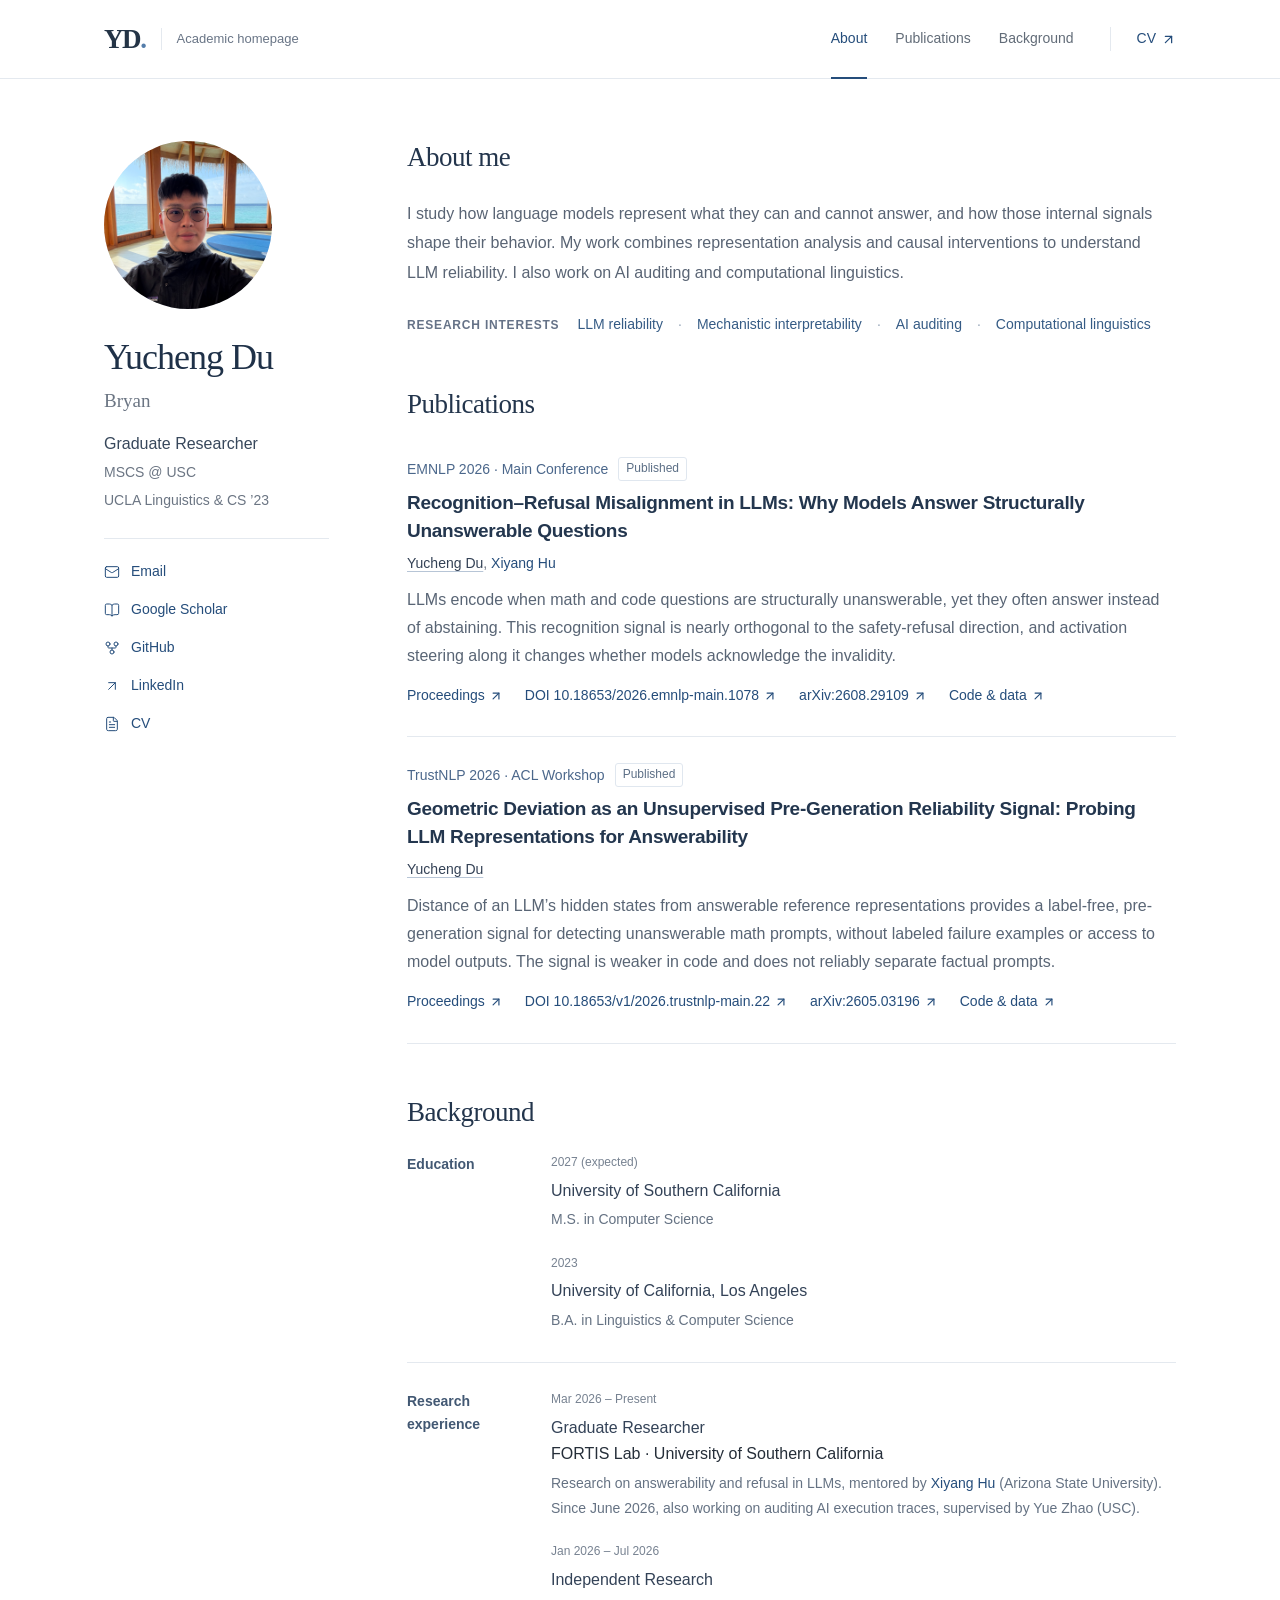
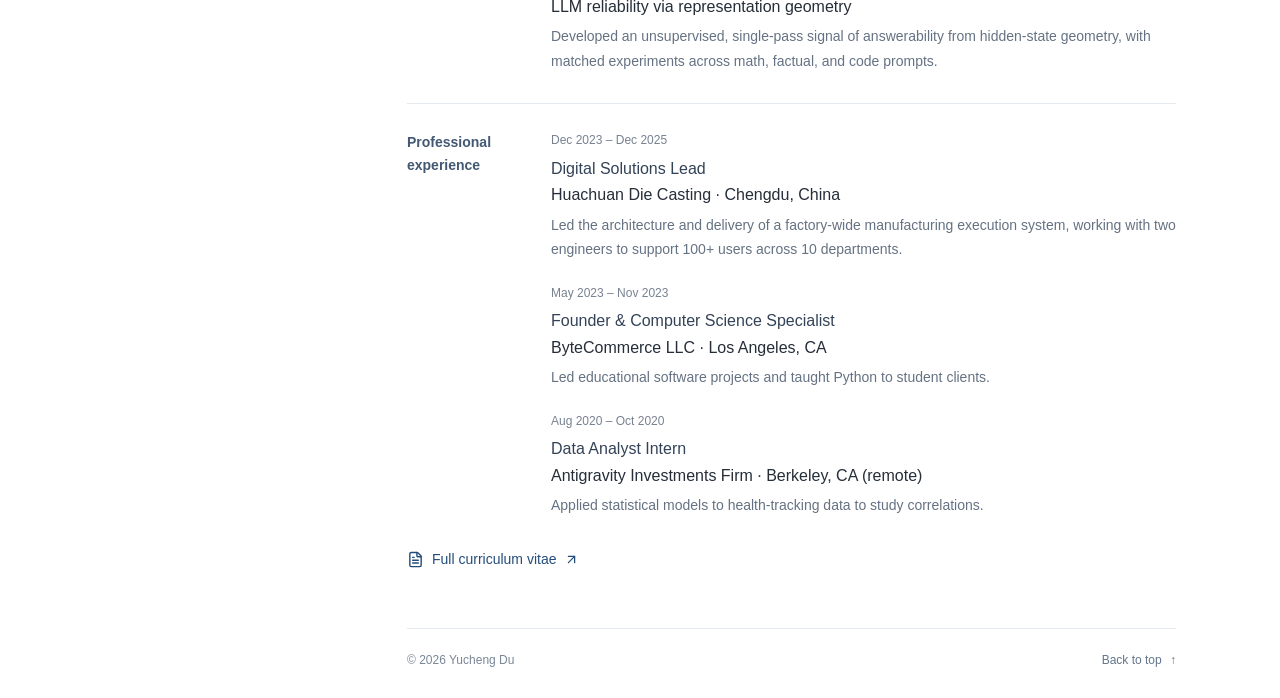
==== commit 46f62deb: "Academic homepage" ====
--- a/index.html
+++ b/index.html
@@ -1,2 +1,2 @@
-<!DOCTYPE html><html lang="en"><head><meta charSet="utf-8"/><meta name="viewport" content="width=device-width, initial-scale=1"/><link rel="stylesheet" href="/_next/static/css/index.BdwhnE_f.css" data-rsc-css-href="/_next/static/css/index.BdwhnE_f.css" data-precedence="vite-rsc/importer-resources"/><link rel="modulepreload" fetchPriority="low" href="/_next/static/chunks/index-BWIlQ21E.js"/><script src="/_next/static/chunks/rolldown-runtime-C60lm6uB.js" type="module" async=""></script><script src="/_next/static/chunks/framework-D_rUT4EX.js" type="module" async=""></script><link rel="modulepreload" href="/_next/static/chunks/layout-segment-context-CInvuPXb.js" crossorigin=""/><link rel="modulepreload" href="/_next/static/chunks/page-CrsRb0sg.js" crossorigin=""/><title>Yucheng Du | LLM Reliability &amp; Interpretability</title><meta name="description" content="Yucheng Du is a Computer Science master’s student at USC. Research interests include LLM reliability, mechanistic interpretability, AI auditing, and computational linguistics."/><meta name="robots" content="index, follow"/><link rel="icon" href="/favicon.svg"/><link rel="canonical" href="https://yucheng-du.github.io"/><script>Object.assign(((self[Symbol.for("vinext.navigationRuntime")]??={bootstrap:{routeManifest:null},functions:{}}).bootstrap.rsc??={rsc:[]}),{params:{},nav:{"pathname":"/","searchParams":[]}})</script><link rel="modulepreload" href="/_next/static/chunks/index-BWIlQ21E.js" />
-</head><body id="top"><a class="skip-link" href="#main-content">Skip to content</a><header class="site-header"><div class="header-inner"><a class="wordmark" href="#about" aria-label="Back to introduction"><span class="wordmark-symbol" aria-hidden="true">YD<span>.</span></span><span class="wordmark-caption">Academic homepage</span></a><nav class="main-nav" aria-label="Main navigation"><a href="#about" class="active" aria-current="location">About</a><a href="#publications">Publications</a><a href="#background">Background</a></nav><a class="cv-link" href="/files/Yucheng_Du_CV.pdf" target="_blank" rel="noreferrer">CV<svg xmlns="http://www.w3.org/2000/svg" width="15" height="15" viewBox="0 0 24 24" fill="none" stroke="currentColor" stroke-width="2" stroke-linecap="round" stroke-linejoin="round" class="lucide lucide-arrow-up-right" aria-hidden="true"><path d="M7 7h10v10"></path><path d="M7 17 17 7"></path></svg></a></div></header><div class="page-layout"><aside class="profile" aria-label="Personal information"><div class="profile-identity"><div class="portrait portrait-frame"><img src="/profile.jpg" alt="Yucheng Du" width="4032" height="3024"/></div><div class="identity-copy"><h1>Yucheng Du</h1><p class="preferred-name">Bryan</p><p class="profile-role">Graduate Researcher</p><p class="profile-education">MSCS @ USC</p><p class="profile-education">UCLA Linguistics &amp; CS ’23</p></div></div><div class="profile-links"><a href="mailto:yuchengdu.tech@gmail.com" rel="noreferrer"><svg xmlns="http://www.w3.org/2000/svg" width="16" height="16" viewBox="0 0 24 24" fill="none" stroke="currentColor" stroke-width="2" stroke-linecap="round" stroke-linejoin="round" class="lucide lucide-mail" aria-hidden="true"><path d="m22 7-8.991 5.727a2 2 0 0 1-2.009 0L2 7"></path><rect x="2" y="4" width="20" height="16" rx="2"></rect></svg>Email<svg xmlns="http://www.w3.org/2000/svg" width="14" height="14" viewBox="0 0 24 24" fill="none" stroke="currentColor" stroke-width="2" stroke-linecap="round" stroke-linejoin="round" class="lucide lucide-arrow-up-right profile-link-arrow" aria-hidden="true"><path d="M7 7h10v10"></path><path d="M7 17 17 7"></path></svg></a><a href="https://scholar.google.com/citations?user=Ji-9BRQAAAAJ&amp;hl=en" target="_blank" rel="noreferrer"><svg xmlns="http://www.w3.org/2000/svg" width="16" height="16" viewBox="0 0 24 24" fill="none" stroke="currentColor" stroke-width="2" stroke-linecap="round" stroke-linejoin="round" class="lucide lucide-book-open" aria-hidden="true"><path d="M12 5v16"></path><path d="M20.001 19A2 2 0 0022 17V5a2 2 0 00-1.999-2L16 3.002A5 5 0 0012 5a5 5 0 00-4-2H4a2 2 0 00-2 2v12a2 2 0 001.999 2H8a5 5 0 014 2 5 5 0 014-2z"></path></svg>Google Scholar<svg xmlns="http://www.w3.org/2000/svg" width="14" height="14" viewBox="0 0 24 24" fill="none" stroke="currentColor" stroke-width="2" stroke-linecap="round" stroke-linejoin="round" class="lucide lucide-arrow-up-right profile-link-arrow" aria-hidden="true"><path d="M7 7h10v10"></path><path d="M7 17 17 7"></path></svg></a><a href="https://github.com/yucheng-du" target="_blank" rel="noreferrer"><svg xmlns="http://www.w3.org/2000/svg" width="16" height="16" viewBox="0 0 24 24" fill="none" stroke="currentColor" stroke-width="2" stroke-linecap="round" stroke-linejoin="round" class="lucide lucide-git-fork" aria-hidden="true"><circle cx="12" cy="18" r="3"></circle><circle cx="6" cy="6" r="3"></circle><circle cx="18" cy="6" r="3"></circle><path d="M18 9v2c0 .6-.4 1-1 1H7c-.6 0-1-.4-1-1V9"></path><path d="M12 12v3"></path></svg>GitHub<svg xmlns="http://www.w3.org/2000/svg" width="14" height="14" viewBox="0 0 24 24" fill="none" stroke="currentColor" stroke-width="2" stroke-linecap="round" stroke-linejoin="round" class="lucide lucide-arrow-up-right profile-link-arrow" aria-hidden="true"><path d="M7 7h10v10"></path><path d="M7 17 17 7"></path></svg></a><a href="https://www.linkedin.com/in/bryandu001/" target="_blank" rel="noreferrer"><svg xmlns="http://www.w3.org/2000/svg" width="16" height="16" viewBox="0 0 24 24" fill="none" stroke="currentColor" stroke-width="2" stroke-linecap="round" stroke-linejoin="round" class="lucide lucide-arrow-up-right" aria-hidden="true"><path d="M7 7h10v10"></path><path d="M7 17 17 7"></path></svg>LinkedIn<svg xmlns="http://www.w3.org/2000/svg" width="14" height="14" viewBox="0 0 24 24" fill="none" stroke="currentColor" stroke-width="2" stroke-linecap="round" stroke-linejoin="round" class="lucide lucide-arrow-up-right profile-link-arrow" aria-hidden="true"><path d="M7 7h10v10"></path><path d="M7 17 17 7"></path></svg></a><a href="/files/Yucheng_Du_CV.pdf" target="_blank" rel="noreferrer"><svg xmlns="http://www.w3.org/2000/svg" width="16" height="16" viewBox="0 0 24 24" fill="none" stroke="currentColor" stroke-width="2" stroke-linecap="round" stroke-linejoin="round" class="lucide lucide-file-text" aria-hidden="true"><path d="M6 22a2 2 0 0 1-2-2V4a2 2 0 0 1 2-2h8a2.4 2.4 0 0 1 1.704.706l3.588 3.588A2.4 2.4 0 0 1 20 8v12a2 2 0 0 1-2 2z"></path><path d="M14 2v5a1 1 0 0 0 1 1h5"></path><path d="M10 9H8"></path><path d="M16 13H8"></path><path d="M16 17H8"></path></svg>CV<svg xmlns="http://www.w3.org/2000/svg" width="14" height="14" viewBox="0 0 24 24" fill="none" stroke="currentColor" stroke-width="2" stroke-linecap="round" stroke-linejoin="round" class="lucide lucide-arrow-up-right profile-link-arrow" aria-hidden="true"><path d="M7 7h10v10"></path><path d="M7 17 17 7"></path></svg></a></div></aside><main id="main-content" class="main-content"><section id="about" aria-labelledby="about-heading"><div class="section-heading"><h2 id="about-heading">About me</h2></div><p class="intro-detail">I study how language models represent what they can and cannot answer, and how those internal signals shape their behavior. My work combines representation analysis and causal interventions to understand LLM reliability. I also work on AI auditing and computational linguistics.</p><div class="interests"><span class="interests-label">Research interests</span><ul><li>LLM reliability</li><li>Mechanistic interpretability</li><li>AI auditing</li><li>Computational linguistics</li></ul></div></section><section id="publications" aria-labelledby="publications-heading"><div class="section-heading publication-heading"><h2 id="publications-heading">Publications</h2></div><div class="publication-list"><article class="paper"><div class="paper-body"><p class="paper-meta"><span>EMNLP · Main Conference</span><span class="metadata-divider">/</span><span>2026</span><span class="paper-status">Published</span></p><h3><a href="https://aclanthology.org/2026.emnlp-main.1078/" target="_blank" rel="noreferrer">Recognition-Refusal Misalignment in LLMs: Why Models Answer Structurally Unanswerable Questions</a></h3><p class="paper-authors"><span><strong>Yucheng Du</strong></span><span>, <a href="https://xiyanghu.github.io/" target="_blank" rel="noreferrer">Xiyang Hu</a></span></p><p class="paper-summary">LLMs encode when math and code questions have no valid answer, yet this signal is poorly aligned with safety refusal. Steering the recognition direction changes whether models acknowledge the invalidity.</p><div class="paper-resources"><a class="resource-link" href="https://aclanthology.org/2026.emnlp-main.1078/" target="_blank" rel="noreferrer">Proceedings<svg xmlns="http://www.w3.org/2000/svg" width="14" height="14" viewBox="0 0 24 24" fill="none" stroke="currentColor" stroke-width="2" stroke-linecap="round" stroke-linejoin="round" class="lucide lucide-arrow-up-right" aria-hidden="true"><path d="M7 7h10v10"></path><path d="M7 17 17 7"></path></svg></a><a class="resource-link" href="https://arxiv.org/abs/2608.29109" target="_blank" rel="noreferrer">arXiv<svg xmlns="http://www.w3.org/2000/svg" width="14" height="14" viewBox="0 0 24 24" fill="none" stroke="currentColor" stroke-width="2" stroke-linecap="round" stroke-linejoin="round" class="lucide lucide-arrow-up-right" aria-hidden="true"><path d="M7 7h10v10"></path><path d="M7 17 17 7"></path></svg></a><a class="resource-link" href="https://github.com/yucheng-du/recognition-refusal-misalignment" target="_blank" rel="noreferrer">Code &amp; data<svg xmlns="http://www.w3.org/2000/svg" width="14" height="14" viewBox="0 0 24 24" fill="none" stroke="currentColor" stroke-width="2" stroke-linecap="round" stroke-linejoin="round" class="lucide lucide-arrow-up-right" aria-hidden="true"><path d="M7 7h10v10"></path><path d="M7 17 17 7"></path></svg></a></div></div></article><article class="paper"><div class="paper-body"><p class="paper-meta"><span>TrustNLP · ACL Workshop</span><span class="metadata-divider">/</span><span>2026</span><span class="paper-status">Published</span></p><h3><a href="https://aclanthology.org/2026.trustnlp-main.22/" target="_blank" rel="noreferrer">Geometric Deviation as an Unsupervised Pre-Generation Reliability Signal: Probing LLM Representations for Answerability</a></h3><p class="paper-authors"><span><strong>Yucheng Du</strong></span></p><p class="paper-summary">Distance from answerable reference representations provides a pre-generation signal of mathematical unanswerability without labeled failure examples. The signal is weaker in code and does not reliably separate factual prompts.</p><div class="paper-resources"><a class="resource-link" href="https://aclanthology.org/2026.trustnlp-main.22/" target="_blank" rel="noreferrer">Proceedings<svg xmlns="http://www.w3.org/2000/svg" width="14" height="14" viewBox="0 0 24 24" fill="none" stroke="currentColor" stroke-width="2" stroke-linecap="round" stroke-linejoin="round" class="lucide lucide-arrow-up-right" aria-hidden="true"><path d="M7 7h10v10"></path><path d="M7 17 17 7"></path></svg></a><a class="resource-link" href="https://arxiv.org/abs/2605.03196" target="_blank" rel="noreferrer">arXiv<svg xmlns="http://www.w3.org/2000/svg" width="14" height="14" viewBox="0 0 24 24" fill="none" stroke="currentColor" stroke-width="2" stroke-linecap="round" stroke-linejoin="round" class="lucide lucide-arrow-up-right" aria-hidden="true"><path d="M7 7h10v10"></path><path d="M7 17 17 7"></path></svg></a><a class="resource-link" href="https://github.com/yucheng-du/geom-reliability" target="_blank" rel="noreferrer">Code &amp; data<svg xmlns="http://www.w3.org/2000/svg" width="14" height="14" viewBox="0 0 24 24" fill="none" stroke="currentColor" stroke-width="2" stroke-linecap="round" stroke-linejoin="round" class="lucide lucide-arrow-up-right" aria-hidden="true"><path d="M7 7h10v10"></path><path d="M7 17 17 7"></path></svg></a></div></div></article></div></section><section id="background" aria-labelledby="background-heading"><div class="section-heading"><h2 id="background-heading">Background</h2></div><div class="background-groups"><div class="background-group"><h3 class="minor-heading">Education</h3><div><div class="background-entry"><p class="entry-period">2027 (expected)</p><h4>University of Southern California</h4><p>M.S. in Computer Science</p></div><div class="background-entry"><p class="entry-period">2023</p><h4>University of California, Los Angeles</h4><p>B.A. in Linguistics &amp; Computer Science</p></div></div></div><div class="background-group"><h3 class="minor-heading">Research experience</h3><div><div class="background-entry"><p class="entry-period">Mar 2026 – Present</p><h4>Graduate Researcher</h4><p class="entry-institution">FORTIS Lab · University of Southern California</p><p class="entry-description"><span>Research on answerability and refusal in LLMs, mentored by </span><span><a href="https://xiyanghu.github.io/" target="_blank" rel="noreferrer">Xiyang Hu</a> (Arizona State University). Since June 2026, also working on auditing AI execution traces, supervised by Yue Zhao (USC).</span></p></div><div class="background-entry"><p class="entry-period">Jan 2026 – Jul 2026</p><h4>Independent Research</h4><p class="entry-institution">LLM reliability via representation geometry</p><p class="entry-description"><span>Developed an unsupervised, single-pass signal of answerability from hidden-state geometry, with matched experiments across math, factual, and code prompts.</span></p></div></div></div><div class="background-group"><h3 class="minor-heading">Professional experience</h3><div><div class="background-entry"><p class="entry-period">Dec 2023 – Dec 2025</p><h4>Digital Solutions Lead</h4><p class="entry-institution">Huachuan Die Casting · Chengdu, China</p><p class="entry-description">Led the architecture and delivery of a factory-wide manufacturing execution system, working with two engineers to support 100+ users across 10 departments.</p></div><div class="background-entry"><p class="entry-period">May 2023 – Nov 2023</p><h4>Founder &amp; Computer Science Specialist</h4><p class="entry-institution">ByteCommerce LLC · Los Angeles, CA</p><p class="entry-description">Led educational software projects and taught Python to student clients.</p></div><div class="background-entry"><p class="entry-period">Aug 2020 – Oct 2020</p><h4>Data Analyst Intern</h4><p class="entry-institution">Antigravity Investments Firm · Berkeley, CA (remote)</p><p class="entry-description">Applied statistical models to health-tracking data to study correlations.</p></div></div></div></div><a href="/files/Yucheng_Du_CV.pdf" class="full-cv-link" target="_blank" rel="noreferrer"><svg xmlns="http://www.w3.org/2000/svg" width="17" height="17" viewBox="0 0 24 24" fill="none" stroke="currentColor" stroke-width="2" stroke-linecap="round" stroke-linejoin="round" class="lucide lucide-file-text" aria-hidden="true"><path d="M6 22a2 2 0 0 1-2-2V4a2 2 0 0 1 2-2h8a2.4 2.4 0 0 1 1.704.706l3.588 3.588A2.4 2.4 0 0 1 20 8v12a2 2 0 0 1-2 2z"></path><path d="M14 2v5a1 1 0 0 0 1 1h5"></path><path d="M10 9H8"></path><path d="M16 13H8"></path><path d="M16 17H8"></path></svg>Full curriculum vitae<svg xmlns="http://www.w3.org/2000/svg" width="15" height="15" viewBox="0 0 24 24" fill="none" stroke="currentColor" stroke-width="2" stroke-linecap="round" stroke-linejoin="round" class="lucide lucide-arrow-up-right" aria-hidden="true"><path d="M7 7h10v10"></path><path d="M7 17 17 7"></path></svg></a></section><footer class="site-footer"><span>© <!-- -->2026<!-- --> <!-- -->Yucheng Du</span><a href="#top">Back to top <span aria-hidden="true">↑</span></a></footer></main></div><script type="module" src="/_next/static/chunks/index-BWIlQ21E.js" id="_R_" async=""></script><script>((self[Symbol.for("vinext.navigationRuntime")]??={bootstrap:{routeManifest:null},functions:{}}).bootstrap.rsc??={rsc:[]}).rsc.push("2:I[\"8c0f216c4604\",[],\"Children\",1]\n")</script><script>((self[Symbol.for("vinext.navigationRuntime")]??={bootstrap:{routeManifest:null},functions:{}}).bootstrap.rsc??={rsc:[]}).rsc.push("3:I[\"593f344dc510\",[],\"GlobalErrorBoundary\",1]\n")</script><script>((self[Symbol.for("vinext.navigationRuntime")]??={bootstrap:{routeManifest:null},functions:{}}).bootstrap.rsc??={rsc:[]}).rsc.push("4:I[\"0b874ad30386\",[],\"default\",1]\n")</script><script>((self[Symbol.for("vinext.navigationRuntime")]??={bootstrap:{routeManifest:null},functions:{}}).bootstrap.rsc??={rsc:[]}).rsc.push("5:I[\"593f344dc510\",[],\"ErrorBoundary\",1]\n")</script><script>((self[Symbol.for("vinext.navigationRuntime")]??={bootstrap:{routeManifest:null},functions:{}}).bootstrap.rsc??={rsc:[]}).rsc.push("6:I[\"15c18cfaeeff\",[],\"LayoutSegmentProvider\",1]\n")</script><script>((self[Symbol.for("vinext.navigationRuntime")]??={bootstrap:{routeManifest:null},functions:{}}).bootstrap.rsc??={rsc:[]}).rsc.push("7:I[\"8c0f216c4604\",[],\"Slot\",1]\n")</script><script>((self[Symbol.for("vinext.navigationRuntime")]??={bootstrap:{routeManifest:null},functions:{}}).bootstrap.rsc??={rsc:[]}).rsc.push("8:I[\"593f344dc510\",[],\"NotFoundBoundary\",1]\n")</script><script>((self[Symbol.for("vinext.navigationRuntime")]??={bootstrap:{routeManifest:null},functions:{}}).bootstrap.rsc??={rsc:[]}).rsc.push("9:I[\"9276801271d6\",[],\"AppRouterScrollTarget\",1]\n")</script><script>((self[Symbol.for("vinext.navigationRuntime")]??={bootstrap:{routeManifest:null},functions:{}}).bootstrap.rsc??={rsc:[]}).rsc.push("a:I[\"593f344dc510\",[],\"RedirectBoundary\",1]\n")</script><script>((self[Symbol.for("vinext.navigationRuntime")]??={bootstrap:{routeManifest:null},functions:{}}).bootstrap.rsc??={rsc:[]}).rsc.push(":HL[\"/_next/static/css/index.BdwhnE_f.css\",\"style\"     ]\n")</script><script>((self[Symbol.for("vinext.navigationRuntime")]??={bootstrap:{routeManifest:null},functions:{}}).bootstrap.rsc??={rsc:[]}).rsc.push("0:{\"page:/\":\"$L1\",\"layout:/\":[[[\"$\",\"link\",\"css:/_next/static/css/index.BdwhnE_f.css\",{\"rel\":\"stylesheet\",\"precedence\":\"vite-rsc/importer-resources\",\"href\":\"/_next/static/css/index.BdwhnE_f.css\",\"data-rsc-css-href\":\"/_next/static/css/index.BdwhnE_f.css\"}],\"$undefined\"],[\"$\",\"html\",null,{\"lang\":\"en\",\"children\":[\"$\",\"body\",null,{\"id\":\"top\",\"children\":[\"$\",\"$L2\",null,{}]}]}]],\"route:/\":[[[\"$\",\"meta\",null,{\"charSet\":\"utf-8\"}],[[\"$\",\"title\",\"0\",{\"children\":\"Yucheng Du | LLM Reliability \u0026 Interpretability\"}],[\"$\",\"meta\",\"1\",{\"name\":\"description\",\"content\":\"Yucheng Du is a Computer Science master’s student at USC. Research interests include LLM reliability, mechanistic interpretability, AI auditing, and computational linguistics.\"}],[\"$\",\"meta\",\"2\",{\"name\":\"robots\",\"content\":\"index, follow\"}],[\"$\",\"link\",\"3\",{\"data-vinext-streamed-icon\":\"$undefined\",\"rel\":\"icon\",\"href\":\"/favicon.svg\",\"type\":\"$undefined\",\"sizes\":\"$undefined\",\"color\":\"$undefined\",\"media\":\"$undefined\",\"fetchPriority\":\"$undefined\"}],[\"$\",\"link\",\"4\",{\"rel\":\"canonical\",\"href\":\"https://yucheng-du.github.io\"}]],[[\"$\",\"meta\",\"0\",{\"name\":\"viewport\",\"content\":\"width=device-width, initial-scale=1\"}]]],[\"$\",\"$L3\",null,{\"fallback\":\"$4\",\"children\":[\"$\",\"$L5\",null,{\"fallback\":\"$4\",\"children\":[\"$\",\"$L6\",null,{\"providerId\":\"layout:/\",\"segmentMap\":{\"children\":[]},\"children\":[\"$\",\"$L7\",null,{\"id\":\"layout:/\",\"parallelSlots\":\"$undefined\",\"children\":[\"$\",\"$L8\",null,{\"resetKey\":\"\",\"fallback\":[[\"$\",\"title\",null,{\"children\":\"404: This page could not be found.\"}],[\"$\",\"div\",null,{\"style\":{\"fontFamily\":\"system-ui,\\\"Segoe UI\\\",Roboto,Helvetica,Arial,sans-serif,\\\"Apple Color Emoji\\\",\\\"Segoe UI Emoji\\\"\",\"height\":\"100vh\",\"textAlign\":\"center\",\"display\":\"flex\",\"flexDirection\":\"column\",\"alignItems\":\"center\",\"justifyContent\":\"center\"},\"children\":[\"$\",\"div\",null,{\"children\":[[\"$\",\"style\",null,{\"dangerouslySetInnerHTML\":{\"__html\":\"body{color:#000;background:#fff;margin:0}.next-error-h1{border-right:1px solid rgba(0,0,0,.3)}@media (prefers-color-scheme:dark){body{color:#fff;background:#000}.next-error-h1{border-right:1px solid rgba(255,255,255,.3)}}\"}}],[\"$\",\"h1\",null,{\"className\":\"next-error-h1\",\"style\":{\"display\":\"inline-block\",\"margin\":\"0 20px 0 0\",\"padding\":\"0 23px 0 0\",\"fontSize\":24,\"fontWeight\":500,\"verticalAlign\":\"top\",\"lineHeight\":\"49px\"},\"children\":404}],[\"$\",\"div\",null,{\"style\":{\"display\":\"inline-block\"},\"children\":[\"$\",\"h2\",null,{\"style\":{\"fontSize\":14,\"fontWeight\":400,\"lineHeight\":\"49px\",\"margin\":0},\"children\":\"This page could not be found.\"}]}]]}]}]],\"children\":[\"$\",\"$L9\",null,{\"children\":[\"$\",\"$La\",null,{\"children\":[[\"$\",\"$L6\",null,{\"providerId\":\"page:/\",\"segmentMap\":{\"children\":[\"__PAGE__\"]},\"children\":[\"$\",\"$L7\",null,{\"id\":\"page:/\"}]}],null]}]}]}]}]}]}]}],null,null],\"__route\":\"route:/\",\"__interceptionContext\":null,\"__layoutIds\":[\"layout:/\"],\"__rootLayout\":\"/\",\"__bfcacheSegmentIdentities\":{\"layout:/\":\"[\\\"layout\\\",\\\"layout:/\\\",\\\"root-boundary:/\\\",\\\"\\\"]\",\"page:/\":\"[\\\"page\\\",\\\"page:/\\\",\\\"root-boundary:/\\\",\\\"\\\"]\"},\"__srcPage\":[\"page\"],\"__layoutFlags\":{\"layout:/\":\"s\"},\"__artifactCompatibility\":{\"schemaVersion\":1,\"graphVersion\":\"app-route-graph:1177fd80f83fa7b0\",\"deploymentVersion\":\"c14d4965-a841-4b16-9542-13d87cea9888\",\"appElementsSchemaVersion\":1,\"rscPayloadSchemaVersion\":1,\"rootBoundaryId\":\"/\",\"renderEpoch\":null}}\n")</script><script>((self[Symbol.for("vinext.navigationRuntime")]??={bootstrap:{routeManifest:null},functions:{}}).bootstrap.rsc??={rsc:[]}).rsc.push("b:I[\"6efdf509a785\",[],\"default\",1]\n")</script><script>((self[Symbol.for("vinext.navigationRuntime")]??={bootstrap:{routeManifest:null},functions:{}}).bootstrap.rsc??={rsc:[]}).rsc.push("1:[\"$\",\"$Lb\",null,{\"params\":\"$@c\",\"searchParams\":\"$@d\"}]\n")</script><script>((self[Symbol.for("vinext.navigationRuntime")]??={bootstrap:{routeManifest:null},functions:{}}).bootstrap.rsc??={rsc:[]}).rsc.push("c:{}\n")</script><script>((self[Symbol.for("vinext.navigationRuntime")]??={bootstrap:{routeManifest:null},functions:{}}).bootstrap.rsc??={rsc:[]}).rsc.push("d:{}\n")</script><script>Object.assign(((self[Symbol.for("vinext.navigationRuntime")]??={bootstrap:{routeManifest:null},functions:{}}).bootstrap.rsc??={rsc:[]}),{"initialCacheKind":"dynamic"});((self[Symbol.for("vinext.navigationRuntime")]??={bootstrap:{routeManifest:null},functions:{}}).bootstrap.rsc??={rsc:[]}).done=true</script></body></html>+<!DOCTYPE html><html lang="en"><head><meta charSet="utf-8"/><meta name="viewport" content="width=device-width, initial-scale=1"/><link rel="stylesheet" href="/_next/static/css/index.Cowq2gNs.css" data-rsc-css-href="/_next/static/css/index.Cowq2gNs.css" data-precedence="vite-rsc/importer-resources"/><link rel="modulepreload" fetchPriority="low" href="/_next/static/chunks/index-zl9RKJW3.js"/><script src="/_next/static/chunks/rolldown-runtime-C60lm6uB.js" type="module" async=""></script><script src="/_next/static/chunks/framework-D_rUT4EX.js" type="module" async=""></script><link rel="modulepreload" href="/_next/static/chunks/layout-segment-context-B_n2tUpi.js" crossorigin=""/><link rel="modulepreload" href="/_next/static/chunks/page-DUNJjCHr.js" crossorigin=""/><title>Yucheng Du | LLM Reliability &amp; Interpretability</title><meta name="description" content="Yucheng (Bryan) Du is a Computer Science master’s student and graduate researcher in the FORTIS Lab at USC. Research interests include LLM reliability, mechanistic interpretability, AI auditing, and computational linguistics."/><meta name="robots" content="index, follow"/><meta property="og:title" content="Yucheng Du | LLM Reliability &amp; Interpretability"/><meta property="og:description" content="Yucheng (Bryan) Du is a Computer Science master’s student and graduate researcher in the FORTIS Lab at USC. Research interests include LLM reliability, mechanistic interpretability, AI auditing, and computational linguistics."/><meta property="og:url" content="https://yucheng-du.github.io"/><meta property="og:site_name" content="Yucheng Du"/><meta property="og:type" content="profile"/><meta property="og:image" content="https://yucheng-du.github.io/files/og-profile.jpg"/><meta property="og:image:width" content="1200"/><meta property="og:image:height" content="900"/><meta property="og:image:alt" content="Yucheng Du"/><meta name="twitter:card" content="summary"/><meta name="twitter:title" content="Yucheng Du | LLM Reliability &amp; Interpretability"/><meta name="twitter:description" content="Yucheng (Bryan) Du is a Computer Science master’s student and graduate researcher in the FORTIS Lab at USC. Research interests include LLM reliability, mechanistic interpretability, AI auditing, and computational linguistics."/><meta name="twitter:image" content="https://yucheng-du.github.io/files/og-profile.jpg"/><meta name="twitter:image:width" content="1200"/><meta name="twitter:image:height" content="900"/><meta name="twitter:image:alt" content="Yucheng Du"/><link rel="icon" href="/favicon.svg"/><link rel="canonical" href="https://yucheng-du.github.io"/><script>Object.assign(((self[Symbol.for("vinext.navigationRuntime")]??={bootstrap:{routeManifest:null},functions:{}}).bootstrap.rsc??={rsc:[]}),{params:{},nav:{"pathname":"/","searchParams":[]}})</script><link rel="modulepreload" href="/_next/static/chunks/index-zl9RKJW3.js" />
+</head><body id="top"><script type="application/ld+json">{"@context":"https://schema.org","@graph":[{"@type":"ProfilePage","url":"https://yucheng-du.github.io/","name":"Yucheng Du | LLM Reliability & Interpretability","mainEntity":{"@type":"Person","@id":"https://yucheng-du.github.io/#person","name":"Yucheng Du","alternateName":"Bryan Du","jobTitle":"Graduate Researcher","affiliation":{"@type":"CollegeOrUniversity","name":"University of Southern California"},"alumniOf":[{"@type":"CollegeOrUniversity","name":"University of California, Los Angeles"}],"knowsAbout":["LLM reliability","Mechanistic interpretability","AI auditing","Computational linguistics"],"url":"https://yucheng-du.github.io/","image":"https://yucheng-du.github.io/profile.jpg","sameAs":["https://orcid.org/0009-0002-3809-2847","https://aclanthology.org/people/yucheng-du/","https://arxiv.org/a/0009-0002-3809-2847","https://scholar.google.com/citations?user=Ji-9BRQAAAAJ&hl=en","https://github.com/yucheng-du","https://www.linkedin.com/in/bryandu001/"]}},{"@type":"ScholarlyArticle","@id":"https://doi.org/10.18653/2026.emnlp-main.1078","name":"Recognition–Refusal Misalignment in LLMs: Why Models Answer Structurally Unanswerable Questions","author":[{"@id":"https://yucheng-du.github.io/#person"},{"@type":"Person","name":"Xiyang Hu","url":"https://xiyanghu.github.io/"}],"datePublished":"2026","isPartOf":{"@type":"CreativeWork","name":"EMNLP 2026 · Main Conference"},"url":"https://aclanthology.org/2026.emnlp-main.1078/","sameAs":["https://doi.org/10.18653/2026.emnlp-main.1078","https://arxiv.org/abs/2608.29109"],"identifier":{"@type":"PropertyValue","propertyID":"DOI","value":"10.18653/2026.emnlp-main.1078"}},{"@type":"ScholarlyArticle","@id":"https://doi.org/10.18653/v1/2026.trustnlp-main.22","name":"Geometric Deviation as an Unsupervised Pre-Generation Reliability Signal: Probing LLM Representations for Answerability","author":[{"@id":"https://yucheng-du.github.io/#person"}],"datePublished":"2026","isPartOf":{"@type":"CreativeWork","name":"TrustNLP 2026 · ACL Workshop"},"url":"https://aclanthology.org/2026.trustnlp-main.22/","sameAs":["https://doi.org/10.18653/v1/2026.trustnlp-main.22","https://arxiv.org/abs/2605.03196"],"identifier":{"@type":"PropertyValue","propertyID":"DOI","value":"10.18653/v1/2026.trustnlp-main.22"}}]}</script><a class="skip-link" href="#main-content">Skip to content</a><header class="site-header"><div class="header-inner"><a class="wordmark" href="#about" aria-label="Back to introduction"><span class="wordmark-symbol" aria-hidden="true">YD<span>.</span></span><span class="wordmark-caption">Academic homepage</span></a><nav class="main-nav" aria-label="Main navigation"><a href="#about" class="active" aria-current="location">About</a><a href="#publications">Publications</a><a href="#background">Background</a></nav><a class="cv-link" href="/files/Yucheng_Du_CV.pdf" target="_blank" rel="noreferrer">CV<svg xmlns="http://www.w3.org/2000/svg" width="15" height="15" viewBox="0 0 24 24" fill="none" stroke="currentColor" stroke-width="2" stroke-linecap="round" stroke-linejoin="round" class="lucide lucide-arrow-up-right" aria-hidden="true"><path d="M7 7h10v10"></path><path d="M7 17 17 7"></path></svg></a></div></header><div class="page-layout"><aside class="profile" aria-label="Personal information"><div class="profile-identity"><div class="portrait portrait-frame"><img src="/profile.jpg" alt="Yucheng Du" width="4032" height="3024"/></div><div class="identity-copy"><h1>Yucheng Du</h1><p class="preferred-name">Bryan</p><p class="profile-role">Graduate Researcher</p><p class="profile-education">MSCS @ USC</p><p class="profile-education">UCLA Linguistics &amp; CS ’23</p></div></div><div class="profile-links"><a href="mailto:yuchengdu.tech@gmail.com" rel="noreferrer"><svg xmlns="http://www.w3.org/2000/svg" width="16" height="16" viewBox="0 0 24 24" fill="none" stroke="currentColor" stroke-width="2" stroke-linecap="round" stroke-linejoin="round" class="lucide lucide-mail" aria-hidden="true"><path d="m22 7-8.991 5.727a2 2 0 0 1-2.009 0L2 7"></path><rect x="2" y="4" width="20" height="16" rx="2"></rect></svg>Email<svg xmlns="http://www.w3.org/2000/svg" width="14" height="14" viewBox="0 0 24 24" fill="none" stroke="currentColor" stroke-width="2" stroke-linecap="round" stroke-linejoin="round" class="lucide lucide-arrow-up-right profile-link-arrow" aria-hidden="true"><path d="M7 7h10v10"></path><path d="M7 17 17 7"></path></svg></a> <a href="https://scholar.google.com/citations?user=Ji-9BRQAAAAJ&amp;hl=en" target="_blank" rel="noreferrer"><svg xmlns="http://www.w3.org/2000/svg" width="16" height="16" viewBox="0 0 24 24" fill="none" stroke="currentColor" stroke-width="2" stroke-linecap="round" stroke-linejoin="round" class="lucide lucide-book-open" aria-hidden="true"><path d="M12 5v16"></path><path d="M20.001 19A2 2 0 0022 17V5a2 2 0 00-1.999-2L16 3.002A5 5 0 0012 5a5 5 0 00-4-2H4a2 2 0 00-2 2v12a2 2 0 001.999 2H8a5 5 0 014 2 5 5 0 014-2z"></path></svg>Google Scholar<svg xmlns="http://www.w3.org/2000/svg" width="14" height="14" viewBox="0 0 24 24" fill="none" stroke="currentColor" stroke-width="2" stroke-linecap="round" stroke-linejoin="round" class="lucide lucide-arrow-up-right profile-link-arrow" aria-hidden="true"><path d="M7 7h10v10"></path><path d="M7 17 17 7"></path></svg></a> <a href="https://github.com/yucheng-du" target="_blank" rel="noreferrer"><svg xmlns="http://www.w3.org/2000/svg" width="16" height="16" viewBox="0 0 24 24" fill="none" stroke="currentColor" stroke-width="2" stroke-linecap="round" stroke-linejoin="round" class="lucide lucide-git-fork" aria-hidden="true"><circle cx="12" cy="18" r="3"></circle><circle cx="6" cy="6" r="3"></circle><circle cx="18" cy="6" r="3"></circle><path d="M18 9v2c0 .6-.4 1-1 1H7c-.6 0-1-.4-1-1V9"></path><path d="M12 12v3"></path></svg>GitHub<svg xmlns="http://www.w3.org/2000/svg" width="14" height="14" viewBox="0 0 24 24" fill="none" stroke="currentColor" stroke-width="2" stroke-linecap="round" stroke-linejoin="round" class="lucide lucide-arrow-up-right profile-link-arrow" aria-hidden="true"><path d="M7 7h10v10"></path><path d="M7 17 17 7"></path></svg></a> <a href="https://www.linkedin.com/in/bryandu001/" target="_blank" rel="noreferrer"><svg xmlns="http://www.w3.org/2000/svg" width="16" height="16" viewBox="0 0 24 24" fill="none" stroke="currentColor" stroke-width="2" stroke-linecap="round" stroke-linejoin="round" class="lucide lucide-arrow-up-right" aria-hidden="true"><path d="M7 7h10v10"></path><path d="M7 17 17 7"></path></svg>LinkedIn<svg xmlns="http://www.w3.org/2000/svg" width="14" height="14" viewBox="0 0 24 24" fill="none" stroke="currentColor" stroke-width="2" stroke-linecap="round" stroke-linejoin="round" class="lucide lucide-arrow-up-right profile-link-arrow" aria-hidden="true"><path d="M7 7h10v10"></path><path d="M7 17 17 7"></path></svg></a> <a href="/files/Yucheng_Du_CV.pdf" target="_blank" rel="noreferrer"><svg xmlns="http://www.w3.org/2000/svg" width="16" height="16" viewBox="0 0 24 24" fill="none" stroke="currentColor" stroke-width="2" stroke-linecap="round" stroke-linejoin="round" class="lucide lucide-file-text" aria-hidden="true"><path d="M6 22a2 2 0 0 1-2-2V4a2 2 0 0 1 2-2h8a2.4 2.4 0 0 1 1.704.706l3.588 3.588A2.4 2.4 0 0 1 20 8v12a2 2 0 0 1-2 2z"></path><path d="M14 2v5a1 1 0 0 0 1 1h5"></path><path d="M10 9H8"></path><path d="M16 13H8"></path><path d="M16 17H8"></path></svg>CV<svg xmlns="http://www.w3.org/2000/svg" width="14" height="14" viewBox="0 0 24 24" fill="none" stroke="currentColor" stroke-width="2" stroke-linecap="round" stroke-linejoin="round" class="lucide lucide-arrow-up-right profile-link-arrow" aria-hidden="true"><path d="M7 7h10v10"></path><path d="M7 17 17 7"></path></svg></a></div></aside><main id="main-content" class="main-content"><section id="about" aria-labelledby="about-heading"><div class="section-heading"><h2 id="about-heading">About me</h2></div><p class="intro-detail">I study how language models represent what they can and cannot answer, and how those internal signals shape their behavior. My work combines representation analysis and causal interventions to understand LLM reliability. I also work on AI auditing and computational linguistics.</p><div class="interests"><span class="interests-label">Research interests</span><ul><li>LLM reliability</li><li>Mechanistic interpretability</li><li>AI auditing</li><li>Computational linguistics</li></ul></div></section><section id="publications" aria-labelledby="publications-heading"><div class="section-heading publication-heading"><h2 id="publications-heading">Publications</h2></div><div class="publication-list"><article class="paper"><div class="paper-body"><p class="paper-meta"><span>EMNLP 2026 · Main Conference</span> <span class="paper-status">Published</span></p><h3><a href="https://aclanthology.org/2026.emnlp-main.1078/" target="_blank" rel="noreferrer">Recognition–Refusal Misalignment in LLMs: Why Models Answer Structurally Unanswerable Questions</a></h3><p class="paper-authors"><span><strong>Yucheng Du</strong></span><span>, <a href="https://xiyanghu.github.io/" target="_blank" rel="noreferrer">Xiyang Hu</a></span></p><p class="paper-summary">LLMs encode when math and code questions are structurally unanswerable, yet they often answer instead of abstaining. This recognition signal is nearly orthogonal to the safety-refusal direction, and activation steering along it changes whether models acknowledge the invalidity.</p><div class="paper-resources"><a class="resource-link" href="https://aclanthology.org/2026.emnlp-main.1078/" target="_blank" rel="noreferrer">Proceedings<svg xmlns="http://www.w3.org/2000/svg" width="14" height="14" viewBox="0 0 24 24" fill="none" stroke="currentColor" stroke-width="2" stroke-linecap="round" stroke-linejoin="round" class="lucide lucide-arrow-up-right" aria-hidden="true"><path d="M7 7h10v10"></path><path d="M7 17 17 7"></path></svg></a> <a class="resource-link" href="https://doi.org/10.18653/2026.emnlp-main.1078" target="_blank" rel="noreferrer">DOI 10.18653/2026.emnlp-main.1078<svg xmlns="http://www.w3.org/2000/svg" width="14" height="14" viewBox="0 0 24 24" fill="none" stroke="currentColor" stroke-width="2" stroke-linecap="round" stroke-linejoin="round" class="lucide lucide-arrow-up-right" aria-hidden="true"><path d="M7 7h10v10"></path><path d="M7 17 17 7"></path></svg></a> <a class="resource-link" href="https://arxiv.org/abs/2608.29109" target="_blank" rel="noreferrer">arXiv:2608.29109<svg xmlns="http://www.w3.org/2000/svg" width="14" height="14" viewBox="0 0 24 24" fill="none" stroke="currentColor" stroke-width="2" stroke-linecap="round" stroke-linejoin="round" class="lucide lucide-arrow-up-right" aria-hidden="true"><path d="M7 7h10v10"></path><path d="M7 17 17 7"></path></svg></a> <a class="resource-link" href="https://github.com/yucheng-du/recognition-refusal-misalignment" target="_blank" rel="noreferrer">Code &amp; data<svg xmlns="http://www.w3.org/2000/svg" width="14" height="14" viewBox="0 0 24 24" fill="none" stroke="currentColor" stroke-width="2" stroke-linecap="round" stroke-linejoin="round" class="lucide lucide-arrow-up-right" aria-hidden="true"><path d="M7 7h10v10"></path><path d="M7 17 17 7"></path></svg></a></div></div></article><article class="paper"><div class="paper-body"><p class="paper-meta"><span>TrustNLP 2026 · ACL Workshop</span> <span class="paper-status">Published</span></p><h3><a href="https://aclanthology.org/2026.trustnlp-main.22/" target="_blank" rel="noreferrer">Geometric Deviation as an Unsupervised Pre-Generation Reliability Signal: Probing LLM Representations for Answerability</a></h3><p class="paper-authors"><span><strong>Yucheng Du</strong></span></p><p class="paper-summary">Distance of an LLM’s hidden states from answerable reference representations provides a label-free, pre-generation signal for detecting unanswerable math prompts, without labeled failure examples or access to model outputs. The signal is weaker in code and does not reliably separate factual prompts.</p><div class="paper-resources"><a class="resource-link" href="https://aclanthology.org/2026.trustnlp-main.22/" target="_blank" rel="noreferrer">Proceedings<svg xmlns="http://www.w3.org/2000/svg" width="14" height="14" viewBox="0 0 24 24" fill="none" stroke="currentColor" stroke-width="2" stroke-linecap="round" stroke-linejoin="round" class="lucide lucide-arrow-up-right" aria-hidden="true"><path d="M7 7h10v10"></path><path d="M7 17 17 7"></path></svg></a> <a class="resource-link" href="https://doi.org/10.18653/v1/2026.trustnlp-main.22" target="_blank" rel="noreferrer">DOI 10.18653/v1/2026.trustnlp-main.22<svg xmlns="http://www.w3.org/2000/svg" width="14" height="14" viewBox="0 0 24 24" fill="none" stroke="currentColor" stroke-width="2" stroke-linecap="round" stroke-linejoin="round" class="lucide lucide-arrow-up-right" aria-hidden="true"><path d="M7 7h10v10"></path><path d="M7 17 17 7"></path></svg></a> <a class="resource-link" href="https://arxiv.org/abs/2605.03196" target="_blank" rel="noreferrer">arXiv:2605.03196<svg xmlns="http://www.w3.org/2000/svg" width="14" height="14" viewBox="0 0 24 24" fill="none" stroke="currentColor" stroke-width="2" stroke-linecap="round" stroke-linejoin="round" class="lucide lucide-arrow-up-right" aria-hidden="true"><path d="M7 7h10v10"></path><path d="M7 17 17 7"></path></svg></a> <a class="resource-link" href="https://github.com/yucheng-du/geom-reliability" target="_blank" rel="noreferrer">Code &amp; data<svg xmlns="http://www.w3.org/2000/svg" width="14" height="14" viewBox="0 0 24 24" fill="none" stroke="currentColor" stroke-width="2" stroke-linecap="round" stroke-linejoin="round" class="lucide lucide-arrow-up-right" aria-hidden="true"><path d="M7 7h10v10"></path><path d="M7 17 17 7"></path></svg></a></div></div></article></div></section><section id="background" aria-labelledby="background-heading"><div class="section-heading"><h2 id="background-heading">Background</h2></div><div class="background-groups"><div class="background-group"><h3 class="minor-heading">Education</h3><div><div class="background-entry"><p class="entry-period">2027 (expected)</p><h4>University of Southern California</h4><p>M.S. in Computer Science</p></div><div class="background-entry"><p class="entry-period">2023</p><h4>University of California, Los Angeles</h4><p>B.A. in Linguistics &amp; Computer Science</p></div></div></div><div class="background-group"><h3 class="minor-heading">Research experience</h3><div><div class="background-entry"><p class="entry-period">Mar 2026 – Present</p><h4>Graduate Researcher</h4><p class="entry-institution">FORTIS Lab · University of Southern California</p><p class="entry-description"><span>Research on answerability and refusal in LLMs, mentored by </span><span><a href="https://xiyanghu.github.io/" target="_blank" rel="noreferrer">Xiyang Hu</a> (Arizona State University). Since June 2026, also working on auditing AI execution traces, supervised by Yue Zhao (USC).</span></p></div><div class="background-entry"><p class="entry-period">Jan 2026 – Jul 2026</p><h4>Independent Research</h4><p class="entry-institution">LLM reliability via representation geometry</p><p class="entry-description"><span>Developed an unsupervised, single-pass signal of answerability from hidden-state geometry, with matched experiments across math, factual, and code prompts.</span></p></div></div></div><div class="background-group"><h3 class="minor-heading">Professional experience</h3><div><div class="background-entry"><p class="entry-period">Dec 2023 – Dec 2025</p><h4>Digital Solutions Lead</h4><p class="entry-institution">Huachuan Die Casting · Chengdu, China</p><p class="entry-description">Led the architecture and delivery of a factory-wide manufacturing execution system, working with two engineers to support 100+ users across 10 departments.</p></div><div class="background-entry"><p class="entry-period">May 2023 – Nov 2023</p><h4>Founder &amp; Computer Science Specialist</h4><p class="entry-institution">ByteCommerce LLC · Los Angeles, CA</p><p class="entry-description">Led educational software projects and taught Python to student clients.</p></div><div class="background-entry"><p class="entry-period">Aug 2020 – Oct 2020</p><h4>Data Analyst Intern</h4><p class="entry-institution">Antigravity Investments Firm · Berkeley, CA (remote)</p><p class="entry-description">Applied statistical models to health-tracking data to study correlations.</p></div></div></div></div><a href="/files/Yucheng_Du_CV.pdf" class="full-cv-link" target="_blank" rel="noreferrer"><svg xmlns="http://www.w3.org/2000/svg" width="17" height="17" viewBox="0 0 24 24" fill="none" stroke="currentColor" stroke-width="2" stroke-linecap="round" stroke-linejoin="round" class="lucide lucide-file-text" aria-hidden="true"><path d="M6 22a2 2 0 0 1-2-2V4a2 2 0 0 1 2-2h8a2.4 2.4 0 0 1 1.704.706l3.588 3.588A2.4 2.4 0 0 1 20 8v12a2 2 0 0 1-2 2z"></path><path d="M14 2v5a1 1 0 0 0 1 1h5"></path><path d="M10 9H8"></path><path d="M16 13H8"></path><path d="M16 17H8"></path></svg>Full curriculum vitae<svg xmlns="http://www.w3.org/2000/svg" width="15" height="15" viewBox="0 0 24 24" fill="none" stroke="currentColor" stroke-width="2" stroke-linecap="round" stroke-linejoin="round" class="lucide lucide-arrow-up-right" aria-hidden="true"><path d="M7 7h10v10"></path><path d="M7 17 17 7"></path></svg></a></section><footer class="site-footer"><span>© <!-- -->2026<!-- --> <!-- -->Yucheng Du</span><a href="#top">Back to top <span aria-hidden="true">↑</span></a></footer></main></div><script type="module" src="/_next/static/chunks/index-zl9RKJW3.js" id="_R_" async=""></script><script>((self[Symbol.for("vinext.navigationRuntime")]??={bootstrap:{routeManifest:null},functions:{}}).bootstrap.rsc??={rsc:[]}).rsc.push("3:I[\"8c0f216c4604\",[],\"Children\",1]\n")</script><script>((self[Symbol.for("vinext.navigationRuntime")]??={bootstrap:{routeManifest:null},functions:{}}).bootstrap.rsc??={rsc:[]}).rsc.push(":HL[\"/_next/static/css/index.Cowq2gNs.css\",\"style\"     ]\n")</script><script>((self[Symbol.for("vinext.navigationRuntime")]??={bootstrap:{routeManifest:null},functions:{}}).bootstrap.rsc??={rsc:[]}).rsc.push("2:T8db,")</script><script>((self[Symbol.for("vinext.navigationRuntime")]??={bootstrap:{routeManifest:null},functions:{}}).bootstrap.rsc??={rsc:[]}).rsc.push("{\"@context\":\"https://schema.org\",\"@graph\":[{\"@type\":\"ProfilePage\",\"url\":\"https://yucheng-du.github.io/\",\"name\":\"Yucheng Du | LLM Reliability \u0026 Interpretability\",\"mainEntity\":{\"@type\":\"Person\",\"@id\":\"https://yucheng-du.github.io/#person\",\"name\":\"Yucheng Du\",\"alternateName\":\"Bryan Du\",\"jobTitle\":\"Graduate Researcher\",\"affiliation\":{\"@type\":\"CollegeOrUniversity\",\"name\":\"University of Southern California\"},\"alumniOf\":[{\"@type\":\"CollegeOrUniversity\",\"name\":\"University of California, Los Angeles\"}],\"knowsAbout\":[\"LLM reliability\",\"Mechanistic interpretability\",\"AI auditing\",\"Computational linguistics\"],\"url\":\"https://yucheng-du.github.io/\",\"image\":\"https://yucheng-du.github.io/profile.jpg\",\"sameAs\":[\"https://orcid.org/0009-0002-3809-2847\",\"https://aclanthology.org/people/yucheng-du/\",\"https://arxiv.org/a/0009-0002-3809-2847\",\"https://scholar.google.com/citations?user=Ji-9BRQAAAAJ\u0026hl=en\",\"https://github.com/yucheng-du\",\"https://www.linkedin.com/in/bryandu001/\"]}},{\"@type\":\"ScholarlyArticle\",\"@id\":\"https://doi.org/10.18653/2026.emnlp-main.1078\",\"name\":\"Recognition–Refusal Misalignment in LLMs: Why Models Answer Structurally Unanswerable Questions\",\"author\":[{\"@id\":\"https://yucheng-du.github.io/#person\"},{\"@type\":\"Person\",\"name\":\"Xiyang Hu\",\"url\":\"https://xiyanghu.github.io/\"}],\"datePublished\":\"2026\",\"isPartOf\":{\"@type\":\"CreativeWork\",\"name\":\"EMNLP 2026 · Main Conference\"},\"url\":\"https://aclanthology.org/2026.emnlp-main.1078/\",\"sameAs\":[\"https://doi.org/10.18653/2026.emnlp-main.1078\",\"https://arxiv.org/abs/2608.29109\"],\"identifier\":{\"@type\":\"PropertyValue\",\"propertyID\":\"DOI\",\"value\":\"10.18653/2026.emnlp-main.1078\"}},{\"@type\":\"ScholarlyArticle\",\"@id\":\"https://doi.org/10.18653/v1/2026.trustnlp-main.22\",\"name\":\"Geometric Deviation as an Unsupervised Pre-Generation Reliability Signal: Probing LLM Representations for Answerability\",\"author\":[{\"@id\":\"https://yucheng-du.github.io/#person\"}],\"datePublished\":\"2026\",\"isPartOf\":{\"@type\":\"CreativeWork\",\"name\":\"TrustNLP 2026 · ACL Workshop\"},\"url\":\"https://aclanthology.org/2026.trustnlp-main.22/\",\"sameAs\":[\"https://doi.org/10.18653/v1/2026.trustnlp-main.22\",\"https://arxiv.org/abs/2605.03196\"],\"identifier\":{\"@type\":\"PropertyValue\",\"propertyID\":\"DOI\",\"value\":\"10.18653/v1/2026.trustnlp-main.22\"}}]}")</script><script>((self[Symbol.for("vinext.navigationRuntime")]??={bootstrap:{routeManifest:null},functions:{}}).bootstrap.rsc??={rsc:[]}).rsc.push("0:{\"page:/\":\"$L1\",\"layout:/\":[[[\"$\",\"link\",\"css:/_next/static/css/index.Cowq2gNs.css\",{\"rel\":\"stylesheet\",\"precedence\":\"vite-rsc/importer-resources\",\"href\":\"/_next/static/css/index.Cowq2gNs.css\",\"data-rsc-css-href\":\"/_next/static/css/index.Cowq2gNs.css\"}],\"$undefined\"],[\"$\",\"html\",null,{\"lang\":\"en\",\"children\":[\"$\",\"body\",null,{\"id\":\"top\",\"children\":[[\"$\",\"script\",null,{\"type\":\"application/ld+json\",\"dangerouslySetInnerHTML\":{\"__html\":\"$2\"}}],[\"$\",\"$L3\",null,{}]]}]}]],\"route:/\":[[[\"$\",\"meta\",null,{\"charSet\":\"utf-8\"}],[[\"$\",\"title\",\"0\",{\"children\":\"Yucheng Du | LLM Reliability \u0026 Interpretability\"}],[\"$\",\"meta\",\"1\",{\"name\":\"description\",\"content\":\"Yucheng (Bryan) Du is a Computer Science master’s student and graduate researcher in the FORTIS Lab at USC. Research interests include LLM reliability, mechanistic interpretability, AI auditing, and computational linguistics.\"}],[\"$\",\"meta\",\"2\",{\"name\":\"robots\",\"content\":\"index, follow\"}],[\"$\",\"meta\",\"3\",{\"property\":\"og:title\",\"content\":\"Yucheng Du | LLM Reliability \u0026 Interpretability\"}],[\"$\",\"meta\",\"4\",{\"property\":\"og:description\",\"content\":\"Yucheng (Bryan) Du is a Computer Science master’s student and graduate researcher in the FORTIS Lab at USC. Research interests include LLM reliability, mechanistic interpretability, AI auditing, and computational linguistics.\"}],\"$L4\",\"$L5\",\"$L6\",\"$L7\",\"$L8\",\"$L9\",\"$La\",\"$Lb\",\"$Lc\",\"$Ld\",\"$Le\",\"$Lf\",\"$L10\",\"$L11\",\"$L12\",\"$L13\"],\"$L14\"],\"$L15\",null,null],\"__route\":\"route:/\",\"__interceptionContext\":null,\"__layoutIds\":[\"layout:/\"],\"__rootLayout\":\"/\",\"__bfcacheSegmentIdentities\":{\"layout:/\":\"[\\\"layout\\\",\\\"layout:/\\\",\\\"root-boundary:/\\\",\\\"\\\"]\",\"page:/\":\"[\\\"page\\\",\\\"page:/\\\",\\\"root-boundary:/\\\",\\\"\\\"]\"},\"__srcPage\":[\"page\"],\"__layoutFlags\":{\"layout:/\":\"s\"},\"__artifactCompatibility\":{\"schemaVersion\":1,\"graphVersion\":\"app-route-graph:1177fd80f83fa7b0\",\"deploymentVersion\":\"f406a92e-0690-4b95-9081-a504f99481e2\",\"appElementsSchemaVersion\":1,\"rscPayloadSchemaVersion\":1,\"rootBoundaryId\":\"/\",\"renderEpoch\":null}}\n")</script><script>((self[Symbol.for("vinext.navigationRuntime")]??={bootstrap:{routeManifest:null},functions:{}}).bootstrap.rsc??={rsc:[]}).rsc.push("16:I[\"593f344dc510\",[],\"GlobalErrorBoundary\",1]\n")</script><script>((self[Symbol.for("vinext.navigationRuntime")]??={bootstrap:{routeManifest:null},functions:{}}).bootstrap.rsc??={rsc:[]}).rsc.push("17:I[\"0b874ad30386\",[],\"default\",1]\n")</script><script>((self[Symbol.for("vinext.navigationRuntime")]??={bootstrap:{routeManifest:null},functions:{}}).bootstrap.rsc??={rsc:[]}).rsc.push("18:I[\"593f344dc510\",[],\"ErrorBoundary\",1]\n")</script><script>((self[Symbol.for("vinext.navigationRuntime")]??={bootstrap:{routeManifest:null},functions:{}}).bootstrap.rsc??={rsc:[]}).rsc.push("19:I[\"15c18cfaeeff\",[],\"LayoutSegmentProvider\",1]\n")</script><script>((self[Symbol.for("vinext.navigationRuntime")]??={bootstrap:{routeManifest:null},functions:{}}).bootstrap.rsc??={rsc:[]}).rsc.push("1a:I[\"8c0f216c4604\",[],\"Slot\",1]\n")</script><script>((self[Symbol.for("vinext.navigationRuntime")]??={bootstrap:{routeManifest:null},functions:{}}).bootstrap.rsc??={rsc:[]}).rsc.push("1b:I[\"593f344dc510\",[],\"NotFoundBoundary\",1]\n")</script><script>((self[Symbol.for("vinext.navigationRuntime")]??={bootstrap:{routeManifest:null},functions:{}}).bootstrap.rsc??={rsc:[]}).rsc.push("1c:I[\"9276801271d6\",[],\"AppRouterScrollTarget\",1]\n")</script><script>((self[Symbol.for("vinext.navigationRuntime")]??={bootstrap:{routeManifest:null},functions:{}}).bootstrap.rsc??={rsc:[]}).rsc.push("1d:I[\"593f344dc510\",[],\"RedirectBoundary\",1]\n")</script><script>((self[Symbol.for("vinext.navigationRuntime")]??={bootstrap:{routeManifest:null},functions:{}}).bootstrap.rsc??={rsc:[]}).rsc.push("4:[\"$\",\"meta\",\"5\",{\"property\":\"og:url\",\"content\":\"https://yucheng-du.github.io\"}]\n")</script><script>((self[Symbol.for("vinext.navigationRuntime")]??={bootstrap:{routeManifest:null},functions:{}}).bootstrap.rsc??={rsc:[]}).rsc.push("5:[\"$\",\"meta\",\"6\",{\"property\":\"og:site_name\",\"content\":\"Yucheng Du\"}]\n")</script><script>((self[Symbol.for("vinext.navigationRuntime")]??={bootstrap:{routeManifest:null},functions:{}}).bootstrap.rsc??={rsc:[]}).rsc.push("6:[\"$\",\"meta\",\"7\",{\"property\":\"og:type\",\"content\":\"profile\"}]\n")</script><script>((self[Symbol.for("vinext.navigationRuntime")]??={bootstrap:{routeManifest:null},functions:{}}).bootstrap.rsc??={rsc:[]}).rsc.push("7:[\"$\",\"meta\",\"8\",{\"property\":\"og:image\",\"content\":\"https://yucheng-du.github.io/files/og-profile.jpg\"}]\n")</script><script>((self[Symbol.for("vinext.navigationRuntime")]??={bootstrap:{routeManifest:null},functions:{}}).bootstrap.rsc??={rsc:[]}).rsc.push("8:[\"$\",\"meta\",\"9\",{\"property\":\"og:image:width\",\"content\":\"1200\"}]\n")</script><script>((self[Symbol.for("vinext.navigationRuntime")]??={bootstrap:{routeManifest:null},functions:{}}).bootstrap.rsc??={rsc:[]}).rsc.push("9:[\"$\",\"meta\",\"10\",{\"property\":\"og:image:height\",\"content\":\"900\"}]\n")</script><script>((self[Symbol.for("vinext.navigationRuntime")]??={bootstrap:{routeManifest:null},functions:{}}).bootstrap.rsc??={rsc:[]}).rsc.push("a:[\"$\",\"meta\",\"11\",{\"property\":\"og:image:alt\",\"content\":\"Yucheng Du\"}]\n")</script><script>((self[Symbol.for("vinext.navigationRuntime")]??={bootstrap:{routeManifest:null},functions:{}}).bootstrap.rsc??={rsc:[]}).rsc.push("b:[\"$\",\"meta\",\"12\",{\"name\":\"twitter:card\",\"content\":\"summary\"}]\n")</script><script>((self[Symbol.for("vinext.navigationRuntime")]??={bootstrap:{routeManifest:null},functions:{}}).bootstrap.rsc??={rsc:[]}).rsc.push("c:[\"$\",\"meta\",\"13\",{\"name\":\"twitter:title\",\"content\":\"Yucheng Du | LLM Reliability \u0026 Interpretability\"}]\n")</script><script>((self[Symbol.for("vinext.navigationRuntime")]??={bootstrap:{routeManifest:null},functions:{}}).bootstrap.rsc??={rsc:[]}).rsc.push("d:[\"$\",\"meta\",\"14\",{\"name\":\"twitter:description\",\"content\":\"Yucheng (Bryan) Du is a Computer Science master’s student and graduate researcher in the FORTIS Lab at USC. Research interests include LLM reliability, mechanistic interpretability, AI auditing, and computational linguistics.\"}]\n")</script><script>((self[Symbol.for("vinext.navigationRuntime")]??={bootstrap:{routeManifest:null},functions:{}}).bootstrap.rsc??={rsc:[]}).rsc.push("e:[\"$\",\"meta\",\"15\",{\"name\":\"twitter:image\",\"content\":\"https://yucheng-du.github.io/files/og-profile.jpg\"}]\n")</script><script>((self[Symbol.for("vinext.navigationRuntime")]??={bootstrap:{routeManifest:null},functions:{}}).bootstrap.rsc??={rsc:[]}).rsc.push("f:[\"$\",\"meta\",\"16\",{\"name\":\"twitter:image:width\",\"content\":\"1200\"}]\n")</script><script>((self[Symbol.for("vinext.navigationRuntime")]??={bootstrap:{routeManifest:null},functions:{}}).bootstrap.rsc??={rsc:[]}).rsc.push("10:[\"$\",\"meta\",\"17\",{\"name\":\"twitter:image:height\",\"content\":\"900\"}]\n")</script><script>((self[Symbol.for("vinext.navigationRuntime")]??={bootstrap:{routeManifest:null},functions:{}}).bootstrap.rsc??={rsc:[]}).rsc.push("11:[\"$\",\"meta\",\"18\",{\"name\":\"twitter:image:alt\",\"content\":\"Yucheng Du\"}]\n")</script><script>((self[Symbol.for("vinext.navigationRuntime")]??={bootstrap:{routeManifest:null},functions:{}}).bootstrap.rsc??={rsc:[]}).rsc.push("12:[\"$\",\"link\",\"19\",{\"data-vinext-streamed-icon\":\"$undefined\",\"rel\":\"icon\",\"href\":\"/favicon.svg\",\"type\":\"$undefined\",\"sizes\":\"$undefined\",\"color\":\"$undefined\",\"media\":\"$undefined\",\"fetchPriority\":\"$undefined\"}]\n")</script><script>((self[Symbol.for("vinext.navigationRuntime")]??={bootstrap:{routeManifest:null},functions:{}}).bootstrap.rsc??={rsc:[]}).rsc.push("13:[\"$\",\"link\",\"20\",{\"rel\":\"canonical\",\"href\":\"https://yucheng-du.github.io\"}]\n")</script><script>((self[Symbol.for("vinext.navigationRuntime")]??={bootstrap:{routeManifest:null},functions:{}}).bootstrap.rsc??={rsc:[]}).rsc.push("14:[[\"$\",\"meta\",\"0\",{\"name\":\"viewport\",\"content\":\"width=device-width, initial-scale=1\"}]]\n")</script><script>((self[Symbol.for("vinext.navigationRuntime")]??={bootstrap:{routeManifest:null},functions:{}}).bootstrap.rsc??={rsc:[]}).rsc.push("15:[\"$\",\"$L16\",null,{\"fallback\":\"$17\",\"children\":[\"$\",\"$L18\",null,{\"fallback\":\"$17\",\"children\":[\"$\",\"$L19\",null,{\"providerId\":\"layout:/\",\"segmentMap\":{\"children\":[]},\"children\":[\"$\",\"$L1a\",null,{\"id\":\"layout:/\",\"parallelSlots\":\"$undefined\",\"children\":[\"$\",\"$L1b\",null,{\"resetKey\":\"\",\"fallback\":[[\"$\",\"title\",null,{\"children\":\"404: This page could not be found.\"}],[\"$\",\"div\",null,{\"style\":{\"fontFamily\":\"system-ui,\\\"Segoe UI\\\",Roboto,Helvetica,Arial,sans-serif,\\\"Apple Color Emoji\\\",\\\"Segoe UI Emoji\\\"\",\"height\":\"100vh\",\"textAlign\":\"center\",\"display\":\"flex\",\"flexDirection\":\"column\",\"alignItems\":\"center\",\"justifyContent\":\"center\"},\"children\":[\"$\",\"div\",null,{\"children\":[[\"$\",\"style\",null,{\"dangerouslySetInnerHTML\":{\"__html\":\"body{color:#000;background:#fff;margin:0}.next-error-h1{border-right:1px solid rgba(0,0,0,.3)}@media (prefers-color-scheme:dark){body{color:#fff;background:#000}.next-error-h1{border-right:1px solid rgba(255,255,255,.3)}}\"}}],[\"$\",\"h1\",null,{\"className\":\"next-error-h1\",\"style\":{\"display\":\"inline-block\",\"margin\":\"0 20px 0 0\",\"padding\":\"0 23px 0 0\",\"fontSize\":24,\"fontWeight\":500,\"verticalAlign\":\"top\",\"lineHeight\":\"49px\"},\"children\":404}],[\"$\",\"div\",null,{\"style\":{\"display\":\"inline-block\"},\"children\":[\"$\",\"h2\",null,{\"style\":{\"fontSize\":14,\"fontWeight\":400,\"lineHeight\":\"49px\",\"margin\":0},\"children\":\"This page could not be found.\"}]}]]}]}]],\"children\":[\"$\",\"$L1c\",null,{\"children\":[\"$\",\"$L1d\",null,{\"children\":[[\"$\",\"$L19\",null,{\"providerId\":\"page:/\",\"segmentMap\":{\"children\":[\"__PAGE__\"]},\"children\":[\"$\",\"$L1a\",null,{\"id\":\"page:/\"}]}],null]}]}]}]}]}]}]}]\n")</script><script>((self[Symbol.for("vinext.navigationRuntime")]??={bootstrap:{routeManifest:null},functions:{}}).bootstrap.rsc??={rsc:[]}).rsc.push("1e:I[\"6efdf509a785\",[],\"default\",1]\n")</script><script>((self[Symbol.for("vinext.navigationRuntime")]??={bootstrap:{routeManifest:null},functions:{}}).bootstrap.rsc??={rsc:[]}).rsc.push("1:[\"$\",\"$L1e\",null,{\"params\":\"$@1f\",\"searchParams\":\"$@20\"}]\n")</script><script>((self[Symbol.for("vinext.navigationRuntime")]??={bootstrap:{routeManifest:null},functions:{}}).bootstrap.rsc??={rsc:[]}).rsc.push("1f:{}\n")</script><script>((self[Symbol.for("vinext.navigationRuntime")]??={bootstrap:{routeManifest:null},functions:{}}).bootstrap.rsc??={rsc:[]}).rsc.push("20:{}\n")</script><script>Object.assign(((self[Symbol.for("vinext.navigationRuntime")]??={bootstrap:{routeManifest:null},functions:{}}).bootstrap.rsc??={rsc:[]}),{"initialCacheKind":"dynamic"});((self[Symbol.for("vinext.navigationRuntime")]??={bootstrap:{routeManifest:null},functions:{}}).bootstrap.rsc??={rsc:[]}).done=true</script></body></html>
